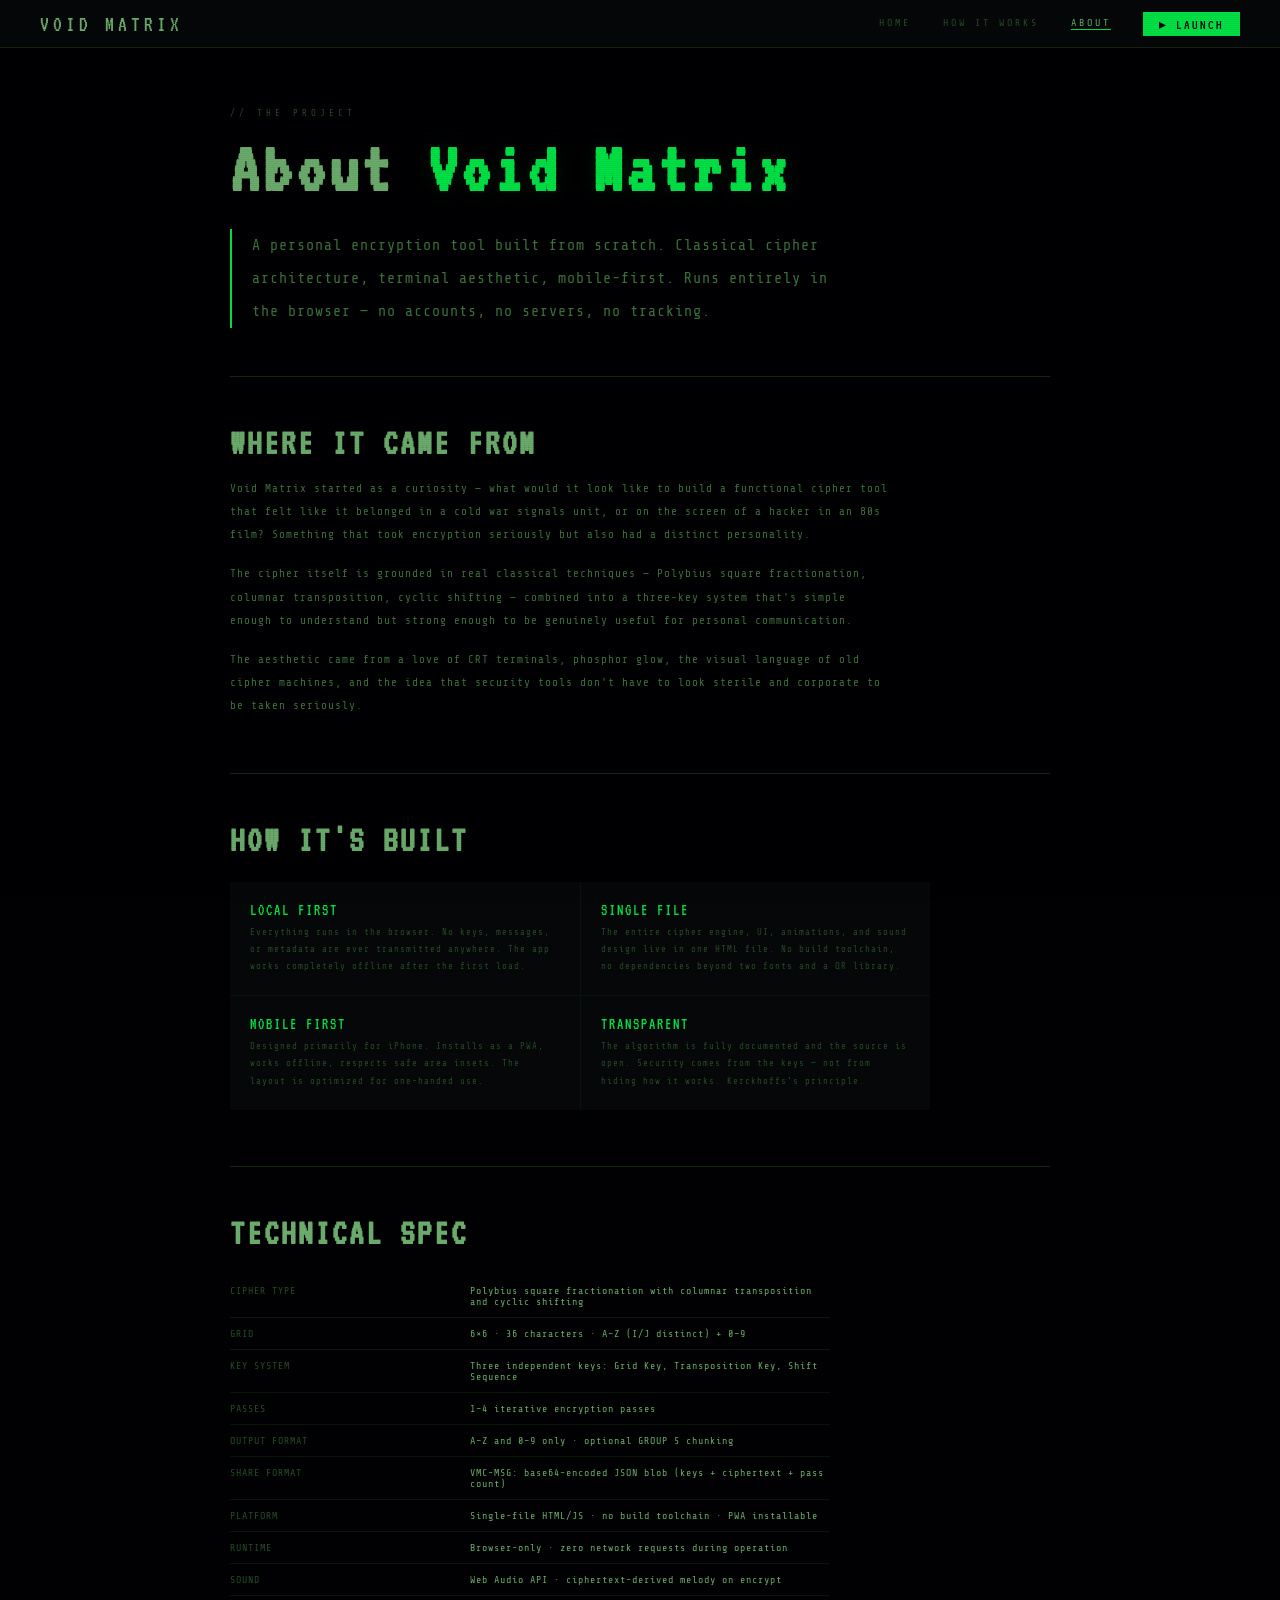
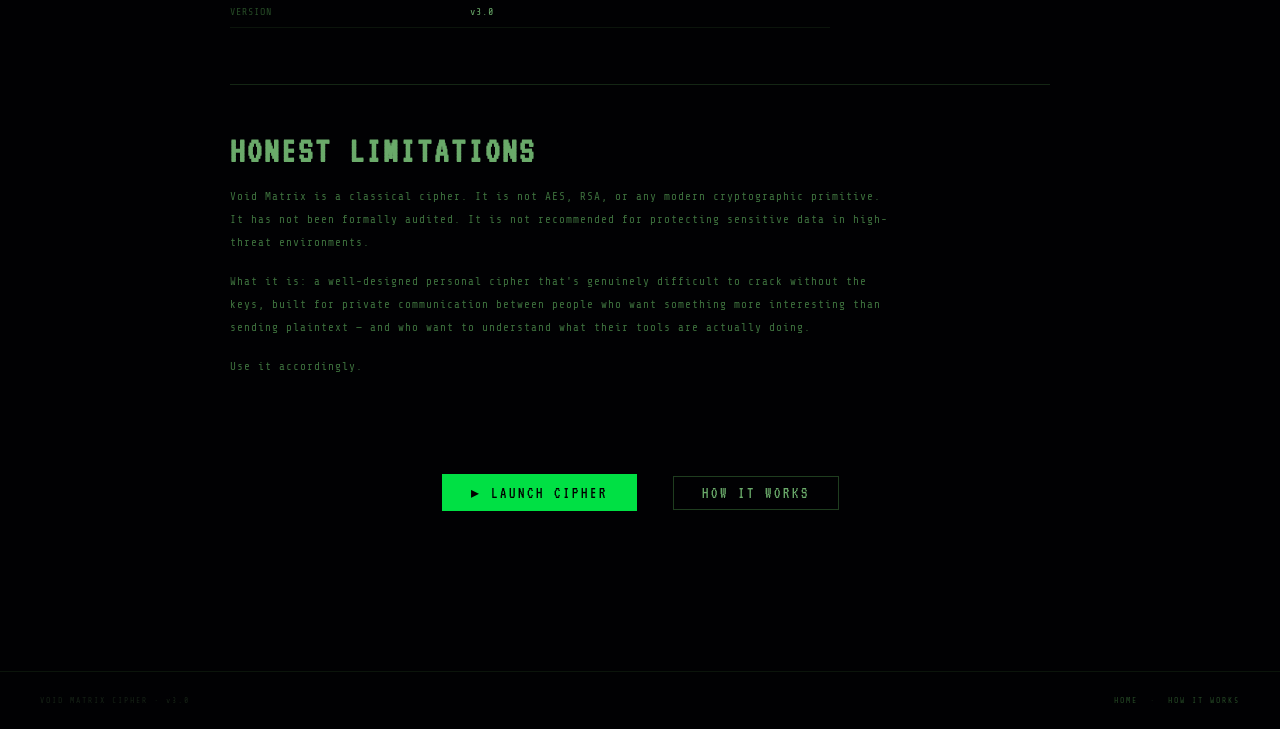
==== about.html @ 5e421a0d "Add files via upload" ====
<!DOCTYPE html>
<html lang="en">
<head>
<meta charset="UTF-8">
<meta name="viewport" content="width=device-width, initial-scale=1.0, viewport-fit=cover">
<title>About — Void Matrix</title>
<meta name="description" content="About Void Matrix — a terminal cipher tool built for personal use.">
<meta name="theme-color" content="#010103">
<link rel="stylesheet" href="style.css">
<style>
.about-lead{
  font-size:15px;color:var(--t2);letter-spacing:1px;line-height:2.2;
  max-width:620px;margin-bottom:48px;
  border-left:2px solid var(--acc);
  padding-left:20px;
}
.about-section{margin-bottom:56px;}
.about-section h2{
  font-family:'VT323',monospace;font-size:clamp(24px,3vw,36px);
  letter-spacing:3px;color:var(--t3);margin-bottom:16px;
}
.about-section p{
  font-size:11px;color:var(--t2);letter-spacing:1px;
  line-height:2.1;max-width:660px;margin-bottom:16px;
}
.about-section p:last-child{margin-bottom:0;}

.spec-table{width:100%;max-width:600px;border-collapse:collapse;margin:24px 0;}
.spec-table tr{border-bottom:1px solid var(--bd0);}
.spec-table td{
  padding:10px 0;font-size:10px;letter-spacing:1px;
  font-family:'Share Tech Mono',monospace;
  vertical-align:top;
}
.spec-table td:first-child{
  color:var(--t1);width:40%;padding-right:20px;
}
.spec-table td:last-child{color:var(--t3);}

.principles{
  display:grid;grid-template-columns:1fr 1fr;gap:1px;
  background:var(--bd0);margin:24px 0;max-width:700px;
}
@media(max-width:500px){.principles{grid-template-columns:1fr;}}
.principle{
  background:var(--panel);padding:20px;
}
.principle-title{
  font-family:'VT323',monospace;font-size:16px;letter-spacing:2px;
  color:var(--acc);margin-bottom:6px;
}
.principle-body{font-size:9px;color:var(--t1);letter-spacing:1px;line-height:1.9;}
</style>
</head>
<body>

<nav class="nav">
  <a href="index.html" class="nav-brand">VOID MATRIX</a>
  <button class="nav-menu-btn" onclick="toggleNav()">☰ MENU</button>
  <div class="nav-links" id="navLinks">
    <a href="index.html" class="nav-link">HOME</a>
    <a href="how-it-works.html" class="nav-link">HOW IT WORKS</a>
    <a href="about.html" class="nav-link active">ABOUT</a>
    <a href="cipher.html" class="nav-launch">▸ LAUNCH</a>
  </div>
</nav>

<div class="page">

  <div class="page-eyebrow">THE PROJECT</div>
  <h1 class="page-title">About <span>Void Matrix</span></h1>

  <p class="about-lead">
    A personal encryption tool built from scratch. Classical cipher
    architecture, terminal aesthetic, mobile-first. Runs entirely
    in the browser — no accounts, no servers, no tracking.
  </p>

  <hr class="divider" data-label="ORIGIN">

  <div class="about-section">
    <h2>WHERE IT CAME FROM</h2>
    <p>Void Matrix started as a curiosity — what would it look like to build a functional cipher tool that felt like it belonged in a cold war signals unit, or on the screen of a hacker in an 80s film? Something that took encryption seriously but also had a distinct personality.</p>
    <p>The cipher itself is grounded in real classical techniques — Polybius square fractionation, columnar transposition, cyclic shifting — combined into a three-key system that's simple enough to understand but strong enough to be genuinely useful for personal communication.</p>
    <p>The aesthetic came from a love of CRT terminals, phosphor glow, the visual language of old cipher machines, and the idea that security tools don't have to look sterile and corporate to be taken seriously.</p>
  </div>

  <hr class="divider" data-label="DESIGN PRINCIPLES">

  <div class="about-section">
    <h2>HOW IT'S BUILT</h2>
    <div class="principles">
      <div class="principle">
        <div class="principle-title">LOCAL FIRST</div>
        <div class="principle-body">Everything runs in the browser. No keys, messages, or metadata are ever transmitted anywhere. The app works completely offline after the first load.</div>
      </div>
      <div class="principle">
        <div class="principle-title">SINGLE FILE</div>
        <div class="principle-body">The entire cipher engine, UI, animations, and sound design live in one HTML file. No build toolchain, no dependencies beyond two fonts and a QR library.</div>
      </div>
      <div class="principle">
        <div class="principle-title">MOBILE FIRST</div>
        <div class="principle-body">Designed primarily for iPhone. Installs as a PWA, works offline, respects safe area insets. The layout is optimized for one-handed use.</div>
      </div>
      <div class="principle">
        <div class="principle-title">TRANSPARENT</div>
        <div class="principle-body">The algorithm is fully documented and the source is open. Security comes from the keys — not from hiding how it works. Kerckhoffs's principle.</div>
      </div>
    </div>
  </div>

  <hr class="divider" data-label="TECHNICAL SPEC">

  <div class="about-section">
    <h2>TECHNICAL SPEC</h2>
    <table class="spec-table">
      <tr><td>CIPHER TYPE</td><td>Polybius square fractionation with columnar transposition and cyclic shifting</td></tr>
      <tr><td>GRID</td><td>6×6 · 36 characters · A–Z (I/J distinct) + 0–9</td></tr>
      <tr><td>KEY SYSTEM</td><td>Three independent keys: Grid Key, Transposition Key, Shift Sequence</td></tr>
      <tr><td>PASSES</td><td>1–4 iterative encryption passes</td></tr>
      <tr><td>OUTPUT FORMAT</td><td>A–Z and 0–9 only · optional GROUP 5 chunking</td></tr>
      <tr><td>SHARE FORMAT</td><td>VMC-MSG: base64-encoded JSON blob (keys + ciphertext + pass count)</td></tr>
      <tr><td>PLATFORM</td><td>Single-file HTML/JS · no build toolchain · PWA installable</td></tr>
      <tr><td>RUNTIME</td><td>Browser-only · zero network requests during operation</td></tr>
      <tr><td>SOUND</td><td>Web Audio API · ciphertext-derived melody on encrypt</td></tr>
      <tr><td>VERSION</td><td>v3.0</td></tr>
    </table>
  </div>

  <hr class="divider" data-label="LIMITATIONS">

  <div class="about-section">
    <h2>HONEST LIMITATIONS</h2>
    <p>Void Matrix is a classical cipher. It is not AES, RSA, or any modern cryptographic primitive. It has not been formally audited. It is not recommended for protecting sensitive data in high-threat environments.</p>
    <p>What it is: a well-designed personal cipher that's genuinely difficult to crack without the keys, built for private communication between people who want something more interesting than sending plaintext — and who want to understand what their tools are actually doing.</p>
    <p>Use it accordingly.</p>
  </div>

  <div style="text-align:center;padding:40px 0 20px;">
    <a href="cipher.html" class="btn btn-primary">▸ LAUNCH CIPHER</a>
    &nbsp;&nbsp;
    <a href="how-it-works.html" class="btn btn-ghost">HOW IT WORKS</a>
  </div>

</div>

<footer class="footer">
  <div class="footer-l">VOID MATRIX CIPHER · v3.0</div>
  <div class="footer-r">
    <a href="index.html">HOME</a>
    &nbsp;·&nbsp;
    <a href="how-it-works.html">HOW IT WORKS</a>
  </div>
</footer>

<script>
function toggleNav(){
  document.getElementById('navLinks').classList.toggle('open');
}
</script>
</body>
</html>
---- style.css ----
@import url('https://fonts.googleapis.com/css2?family=VT323&family=Share+Tech+Mono&display=swap');

*{margin:0;padding:0;box-sizing:border-box;}

:root{
  --void:#010103;--panel:#050709;--win:#070a0d;
  --bd0:#0b140b;--bd1:#142614;--bd2:#1f3d1f;
  --t0:#162216;--t1:#264a26;--t2:#3d703d;--t3:#6aaa6a;--t4:#8acc8a;
  --acc:#00e044;--accg:rgba(0,220,68,0.11);--accg2:rgba(0,220,68,0.22);
  --dim-r:#b02200;--away:#cc8800;
}

html,body{
  background:var(--void);
  color:var(--t3);
  font-family:'Share Tech Mono',monospace;
  min-height:100vh;
  overflow-x:hidden;
}

/* Scanlines overlay on everything */
body::after{
  content:'';position:fixed;inset:0;pointer-events:none;z-index:9999;
  background:repeating-linear-gradient(0deg,rgba(0,0,0,0.045) 0,rgba(0,0,0,0.045) 1px,transparent 1px,transparent 2px);
}

/* ── NAV ─────────────────────────────────────── */
.nav{
  position:sticky;top:0;z-index:100;
  background:var(--panel);border-bottom:1px solid var(--bd1);
  padding:0 40px;height:48px;
  display:flex;align-items:center;justify-content:space-between;
  backdrop-filter:blur(8px);
}
.nav-brand{
  font-family:'VT323',monospace;font-size:22px;letter-spacing:4px;
  color:var(--t3);text-decoration:none;
  transition:color .15s;
}
.nav-brand:hover{color:var(--acc);}
.nav-links{display:flex;gap:32px;align-items:center;}
.nav-link{
  font-family:'Share Tech Mono',monospace;font-size:10px;
  letter-spacing:3px;color:var(--t1);text-decoration:none;
  text-transform:uppercase;transition:color .15s;position:relative;
  padding-bottom:2px;
}
.nav-link::after{
  content:'';position:absolute;bottom:0;left:0;right:0;
  height:1px;background:var(--acc);
  transform:scaleX(0);transition:transform .15s;
}
.nav-link:hover{color:var(--t3);}
.nav-link:hover::after{transform:scaleX(1);}
.nav-link.active{color:var(--t3);}
.nav-link.active::after{transform:scaleX(1);}
.nav-launch{
  font-family:'VT323',monospace;font-size:14px;letter-spacing:2px;
  color:#000;background:var(--acc);border:none;
  padding:4px 16px;cursor:pointer;text-decoration:none;
  transition:all .15s;
}
.nav-launch:hover{background:var(--t4);box-shadow:0 0 12px var(--accg);}

/* Mobile nav */
.nav-menu-btn{
  display:none;background:none;border:1px solid var(--bd1);
  color:var(--t2);font-family:'VT323',monospace;font-size:16px;
  padding:2px 8px;cursor:pointer;
}
@media(max-width:600px){
  .nav{padding:0 16px;}
  .nav-links{display:none;position:absolute;top:48px;left:0;right:0;
    background:var(--panel);border-bottom:1px solid var(--bd1);
    flex-direction:column;gap:0;padding:8px 0;}
  .nav-links.open{display:flex;}
  .nav-link{padding:10px 20px;width:100%;}
  .nav-launch{display:none;}
  .nav-menu-btn{display:block;}
}

/* ── PAGE WRAPPER ────────────────────────────── */
.page{max-width:900px;margin:0 auto;padding:60px 40px;}
@media(max-width:600px){.page{padding:32px 16px;}}

/* ── TYPOGRAPHY ──────────────────────────────── */
.page-eyebrow{
  font-size:9px;letter-spacing:4px;color:var(--t1);
  margin-bottom:12px;text-transform:uppercase;
}
.page-eyebrow::before{content:'// ';}
.page-title{
  font-family:'VT323',monospace;font-size:clamp(36px,6vw,72px);
  letter-spacing:4px;color:var(--t3);line-height:1.1;
  margin-bottom:20px;
}
.page-title span{color:var(--acc);text-shadow:0 0 20px var(--accg);}
.page-lead{
  font-size:13px;color:var(--t2);letter-spacing:1px;
  line-height:2;max-width:620px;margin-bottom:40px;
}

/* Section divider */
.divider{
  border:none;border-top:1px solid var(--bd1);
  margin:48px 0;position:relative;
}
.divider::before{
  content:attr(data-label);position:absolute;
  top:-8px;left:0;
  font-size:7px;letter-spacing:3px;color:var(--t1);
  background:var(--void);padding-right:10px;
}

/* Accent block */
.accent-block{
  border-left:2px solid var(--acc);
  padding:12px 16px;
  background:var(--accg);
  margin:24px 0;
}
.accent-block p{font-size:11px;color:var(--t3);letter-spacing:1px;line-height:2;}

/* ── BUTTONS ─────────────────────────────────── */
.btn{
  display:inline-block;
  font-family:'VT323',monospace;font-size:16px;letter-spacing:3px;
  padding:8px 28px;cursor:pointer;text-decoration:none;
  transition:all .15s;border:1px solid;
}
.btn-primary{
  background:var(--acc);color:#000;border-color:var(--acc);
}
.btn-primary:hover{background:var(--t4);box-shadow:0 0 20px var(--accg);}
.btn-ghost{
  background:transparent;color:var(--t3);border-color:var(--bd2);
}
.btn-ghost:hover{border-color:var(--acc);color:var(--acc);box-shadow:0 0 12px var(--accg);}

/* ── CARDS ───────────────────────────────────── */
.card{
  background:var(--panel);border:1px solid var(--bd1);
  padding:24px;transition:border-color .2s;
}
.card:hover{border-color:var(--bd2);}
.card-label{font-size:7px;letter-spacing:3px;color:var(--t1);margin-bottom:8px;}
.card-title{
  font-family:'VT323',monospace;font-size:22px;letter-spacing:2px;
  color:var(--t3);margin-bottom:8px;
}
.card-body{font-size:10px;color:var(--t1);letter-spacing:1px;line-height:1.9;}

/* ── FOOTER ──────────────────────────────────── */
.footer{
  border-top:1px solid var(--bd0);
  padding:24px 40px;
  display:flex;align-items:center;justify-content:space-between;
  margin-top:80px;
}
.footer-l{font-size:8px;letter-spacing:2px;color:var(--t0);}
.footer-r{font-size:8px;letter-spacing:2px;color:var(--t0);}
.footer-r a{color:var(--t1);text-decoration:none;}
.footer-r a:hover{color:var(--t3);}
@media(max-width:600px){
  .footer{padding:24px 16px;flex-direction:column;gap:8px;text-align:center;}
}

/* ── FLICKER ─────────────────────────────────── */
@keyframes flicker{0%,94%,100%{opacity:1}95%{opacity:.97}96.5%{opacity:.99}97.8%{opacity:.95}98.5%{opacity:.98}}
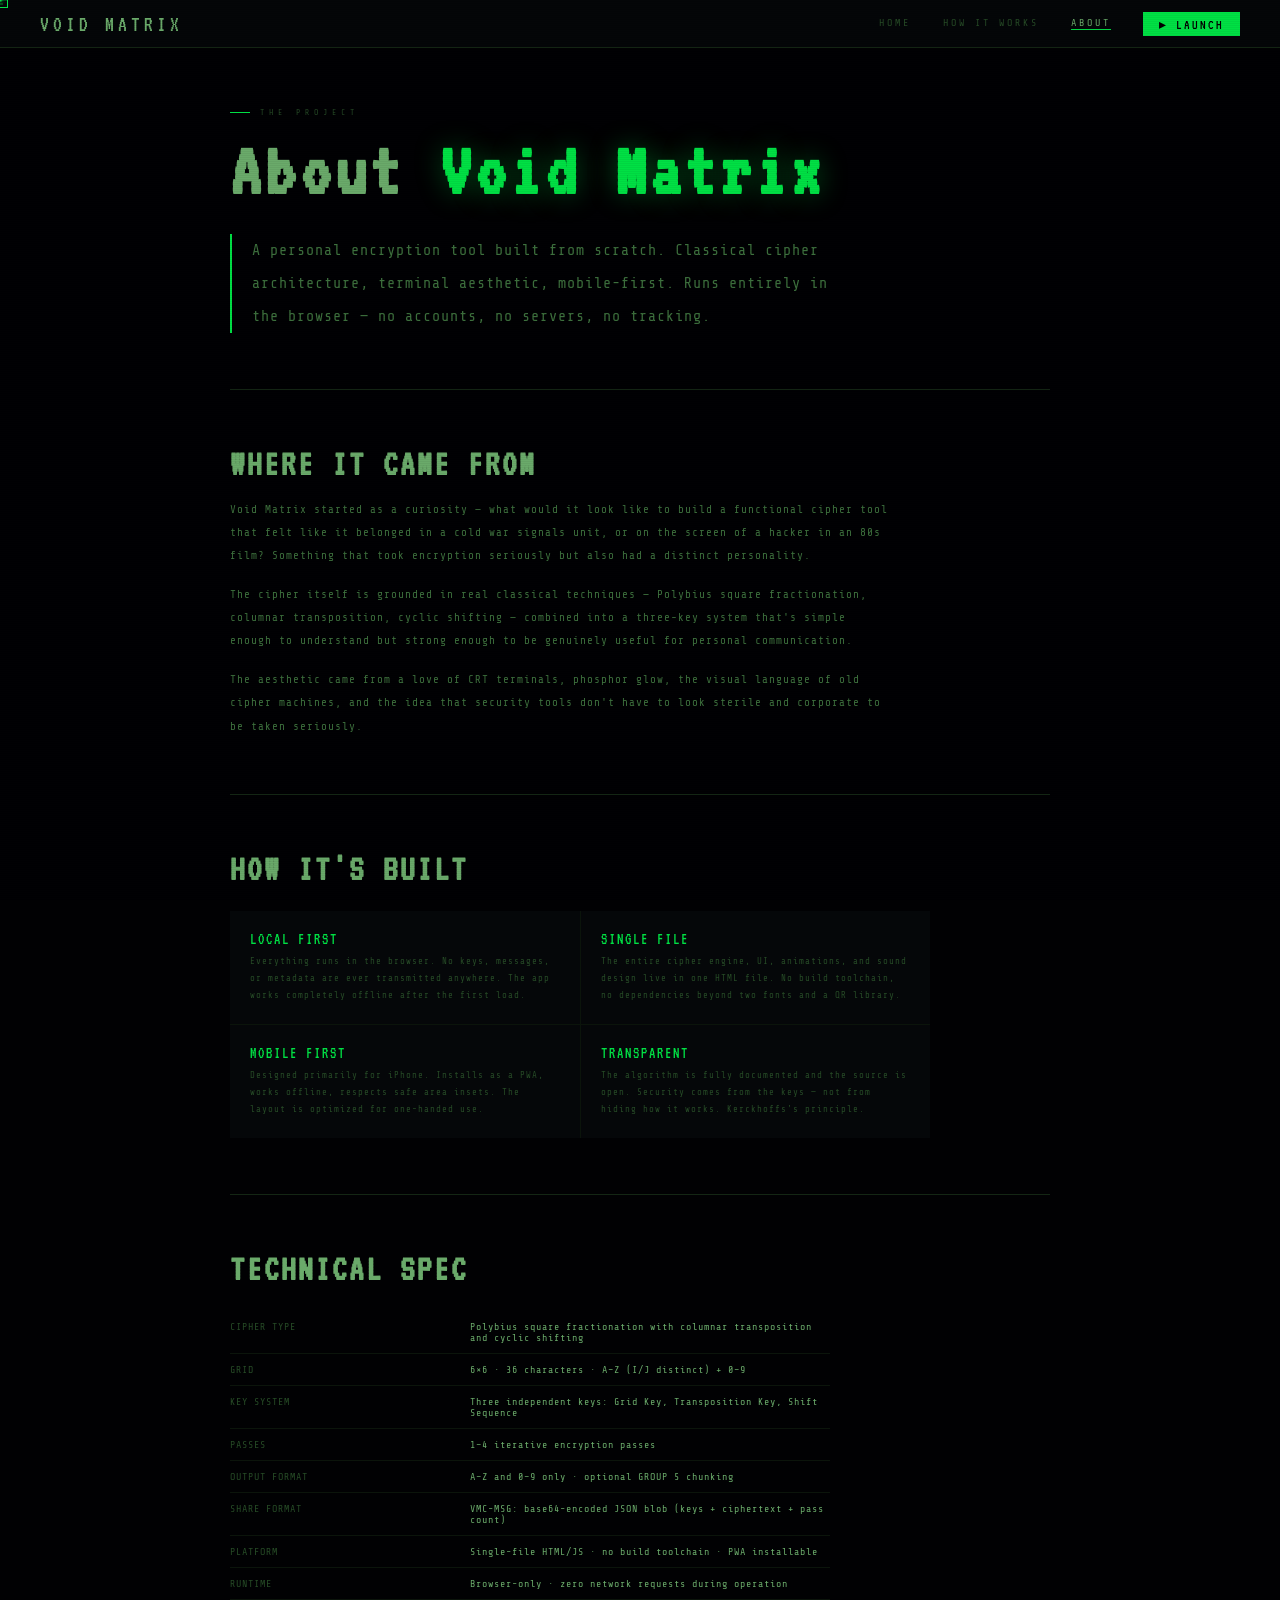
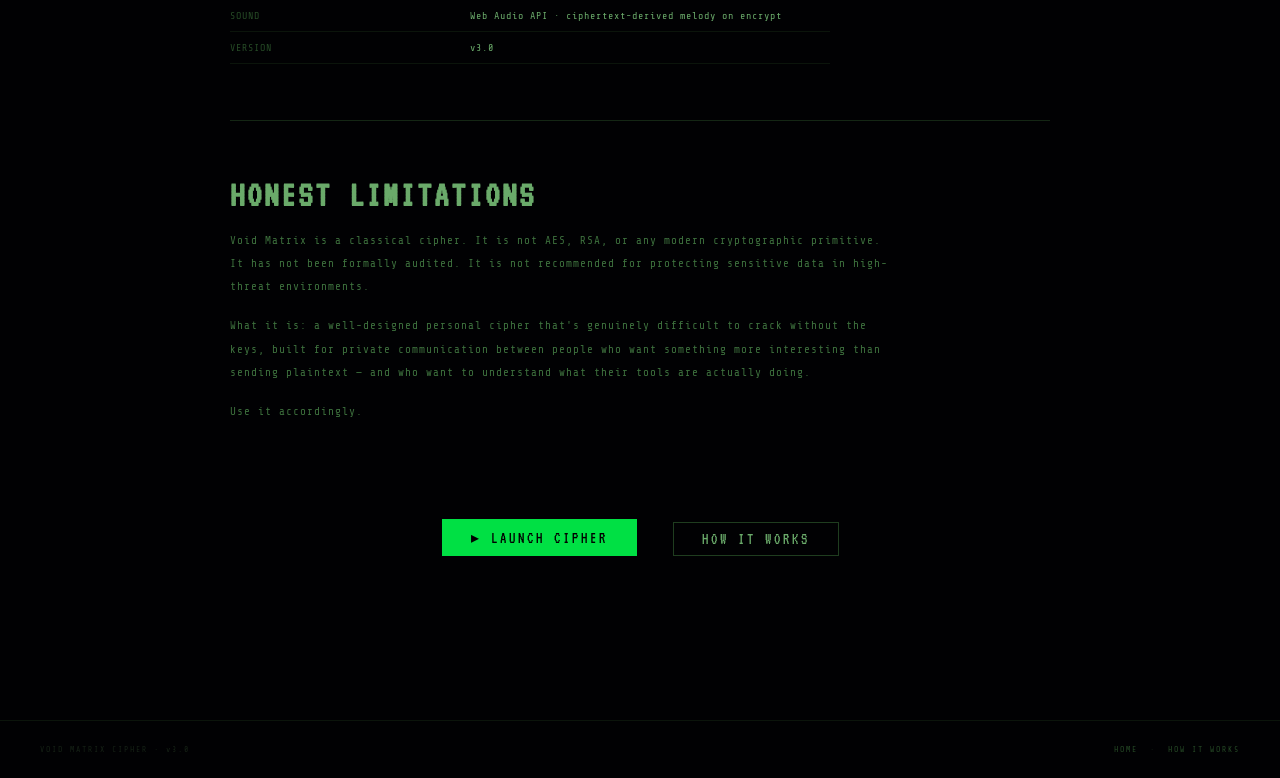
==== commit 18c5542c: "Add files via upload" ====
--- a/about.html
+++ b/about.html
@@ -53,6 +53,7 @@
 </style>
 </head>
 <body>
+<div class="cursor" id="cursor"></div>
 
 <nav class="nav">
   <a href="index.html" class="nav-brand">VOID MATRIX</a>
@@ -158,5 +159,16 @@
   document.getElementById('navLinks').classList.toggle('open');
 }
 </script>
+<script>
+const cur=document.getElementById("cursor");
+if(cur&&window.matchMedia("(pointer:fine)").matches){
+  document.addEventListener("mousemove",e=>{cur.style.left=e.clientX+"px";cur.style.top=e.clientY+"px";});
+  document.addEventListener("mousedown",()=>cur.classList.add("click"));
+  document.addEventListener("mouseup",()=>cur.classList.remove("click"));
+  document.querySelectorAll("a,button,input").forEach(el=>{el.addEventListener("mouseenter",()=>cur.classList.add("hover"));el.addEventListener("mouseleave",()=>cur.classList.remove("hover"));});
+}else if(cur){cur.style.display="none";}
+const obs=new IntersectionObserver(e=>{e.forEach(x=>{if(x.isIntersecting)x.target.classList.add("visible");});},{threshold:0.1});
+document.querySelectorAll(".reveal").forEach(el=>obs.observe(el));
+</script>
 </body>
 </html>
--- a/style.css
+++ b/style.css
@@ -1,6 +1,36 @@
 @import url('https://fonts.googleapis.com/css2?family=VT323&family=Share+Tech+Mono&display=swap');
 
 *{margin:0;padding:0;box-sizing:border-box;}
+
+/* Custom cursor — desktop only */
+*{cursor:none !important;}
+.cursor{
+  position:fixed;pointer-events:none;z-index:99999;
+  width:16px;height:16px;
+  border:1px solid var(--acc);
+  transform:translate(-50%,-50%);
+  transition:width .1s,height .1s,border-color .12s,background .12s;
+  mix-blend-mode:screen;
+}
+.cursor::before{
+  content:'';position:absolute;top:50%;left:50%;
+  width:3px;height:3px;background:var(--acc);
+  transform:translate(-50%,-50%);
+  box-shadow:0 0 4px var(--acc);
+}
+.cursor::after{
+  content:'';position:absolute;top:50%;left:50%;
+  width:6px;height:1px;background:var(--acc);
+  transform:translate(-50%,-50%);
+  box-shadow:4px 0 0 var(--acc),-4px 0 0 var(--acc),0 4px 0 var(--acc),0 -4px 0 var(--acc);
+  opacity:0.5;
+}
+.cursor.hover{width:26px;height:26px;border-color:var(--t3);background:var(--accg);}
+.cursor.click{width:10px;height:10px;background:var(--accg2);}
+@media(max-width:600px){
+  *{cursor:auto !important;}
+  .cursor{display:none;}
+}
 
 :root{
   --void:#010103;--panel:#050709;--win:#070a0d;
@@ -11,39 +41,34 @@
 }
 
 html,body{
-  background:var(--void);
-  color:var(--t3);
+  background:var(--void);color:var(--t3);
   font-family:'Share Tech Mono',monospace;
-  min-height:100vh;
-  overflow-x:hidden;
-}
-
-/* Scanlines overlay on everything */
+  min-height:100vh;overflow-x:hidden;
+}
 body::after{
-  content:'';position:fixed;inset:0;pointer-events:none;z-index:9999;
+  content:'';position:fixed;inset:0;pointer-events:none;z-index:9998;
   background:repeating-linear-gradient(0deg,rgba(0,0,0,0.045) 0,rgba(0,0,0,0.045) 1px,transparent 1px,transparent 2px);
 }
 
 /* ── NAV ─────────────────────────────────────── */
 .nav{
   position:sticky;top:0;z-index:100;
-  background:var(--panel);border-bottom:1px solid var(--bd1);
+  background:rgba(5,7,9,0.96);border-bottom:1px solid var(--bd1);
   padding:0 40px;height:48px;
   display:flex;align-items:center;justify-content:space-between;
-  backdrop-filter:blur(8px);
+  backdrop-filter:blur(12px);
 }
 .nav-brand{
   font-family:'VT323',monospace;font-size:22px;letter-spacing:4px;
-  color:var(--t3);text-decoration:none;
-  transition:color .15s;
+  color:var(--t3);text-decoration:none;transition:color .15s;
 }
 .nav-brand:hover{color:var(--acc);}
 .nav-links{display:flex;gap:32px;align-items:center;}
 .nav-link{
   font-family:'Share Tech Mono',monospace;font-size:10px;
   letter-spacing:3px;color:var(--t1);text-decoration:none;
-  text-transform:uppercase;transition:color .15s;position:relative;
-  padding-bottom:2px;
+  text-transform:uppercase;transition:color .15s;
+  position:relative;padding-bottom:2px;
 }
 .nav-link::after{
   content:'';position:absolute;bottom:0;left:0;right:0;
@@ -51,28 +76,25 @@
   transform:scaleX(0);transition:transform .15s;
 }
 .nav-link:hover{color:var(--t3);}
-.nav-link:hover::after{transform:scaleX(1);}
+.nav-link:hover::after,.nav-link.active::after{transform:scaleX(1);}
 .nav-link.active{color:var(--t3);}
-.nav-link.active::after{transform:scaleX(1);}
 .nav-launch{
   font-family:'VT323',monospace;font-size:14px;letter-spacing:2px;
   color:#000;background:var(--acc);border:none;
-  padding:4px 16px;cursor:pointer;text-decoration:none;
-  transition:all .15s;
-}
-.nav-launch:hover{background:var(--t4);box-shadow:0 0 12px var(--accg);}
-
-/* Mobile nav */
+  padding:4px 16px;text-decoration:none;transition:all .15s;
+}
+.nav-launch:hover{background:var(--t4);box-shadow:0 0 16px var(--accg);}
 .nav-menu-btn{
   display:none;background:none;border:1px solid var(--bd1);
-  color:var(--t2);font-family:'VT323',monospace;font-size:16px;
-  padding:2px 8px;cursor:pointer;
+  color:var(--t2);font-family:'VT323',monospace;font-size:16px;padding:2px 8px;
 }
 @media(max-width:600px){
   .nav{padding:0 16px;}
-  .nav-links{display:none;position:absolute;top:48px;left:0;right:0;
+  .nav-links{
+    display:none;position:absolute;top:48px;left:0;right:0;
     background:var(--panel);border-bottom:1px solid var(--bd1);
-    flex-direction:column;gap:0;padding:8px 0;}
+    flex-direction:column;gap:0;padding:8px 0;
+  }
   .nav-links.open{display:flex;}
   .nav-link{padding:10px 20px;width:100%;}
   .nav-launch{display:none;}
@@ -85,85 +107,106 @@
 
 /* ── TYPOGRAPHY ──────────────────────────────── */
 .page-eyebrow{
-  font-size:9px;letter-spacing:4px;color:var(--t1);
-  margin-bottom:12px;text-transform:uppercase;
-}
-.page-eyebrow::before{content:'// ';}
+  font-size:8px;letter-spacing:5px;color:var(--t1);
+  margin-bottom:16px;text-transform:uppercase;
+  display:flex;align-items:center;gap:10px;
+}
+.page-eyebrow::before{content:'';display:inline-block;width:20px;height:1px;background:var(--acc);}
+
 .page-title{
-  font-family:'VT323',monospace;font-size:clamp(36px,6vw,72px);
-  letter-spacing:4px;color:var(--t3);line-height:1.1;
-  margin-bottom:20px;
-}
-.page-title span{color:var(--acc);text-shadow:0 0 20px var(--accg);}
+  font-family:'VT323',monospace;font-size:clamp(44px,6vw,84px);
+  letter-spacing:4px;color:var(--t3);line-height:1.0;margin-bottom:24px;
+}
+.page-title span{color:var(--acc);text-shadow:0 0 28px rgba(0,224,68,0.35);}
+
 .page-lead{
-  font-size:13px;color:var(--t2);letter-spacing:1px;
-  line-height:2;max-width:620px;margin-bottom:40px;
-}
+  font-size:12px;color:var(--t2);letter-spacing:1px;
+  line-height:2.2;max-width:580px;margin-bottom:48px;
+  border-left:1px solid var(--bd2);padding-left:16px;
+}
+
+.pull-quote{
+  font-family:'VT323',monospace;font-size:clamp(22px,2.5vw,30px);
+  letter-spacing:3px;color:var(--t2);line-height:1.5;
+  border-left:2px solid var(--acc);padding-left:20px;
+  margin:40px 0;max-width:620px;
+}
+.pull-quote span{color:var(--acc);}
+
+.hi{color:var(--acc);text-shadow:0 0 8px var(--accg);}
+.hi-dim{color:var(--t3);}
+
+/* Body text */
+.body-text{font-size:11px;color:var(--t2);letter-spacing:1px;line-height:2.2;max-width:660px;}
+.body-text p{margin-bottom:18px;}
+.body-text p:last-child{margin-bottom:0;}
 
 /* Section divider */
 .divider{
   border:none;border-top:1px solid var(--bd1);
-  margin:48px 0;position:relative;
+  margin:56px 0;position:relative;
 }
 .divider::before{
-  content:attr(data-label);position:absolute;
-  top:-8px;left:0;
+  content:attr(data-label);position:absolute;top:-8px;left:0;
   font-size:7px;letter-spacing:3px;color:var(--t1);
   background:var(--void);padding-right:10px;
 }
 
 /* Accent block */
 .accent-block{
-  border-left:2px solid var(--acc);
-  padding:12px 16px;
-  background:var(--accg);
-  margin:24px 0;
-}
-.accent-block p{font-size:11px;color:var(--t3);letter-spacing:1px;line-height:2;}
+  border-left:2px solid var(--acc);padding:14px 18px;
+  background:var(--accg);margin:28px 0;
+}
+.accent-block p{font-size:11px;color:var(--t3);letter-spacing:1px;line-height:2.1;}
 
 /* ── BUTTONS ─────────────────────────────────── */
 .btn{
-  display:inline-block;
-  font-family:'VT323',monospace;font-size:16px;letter-spacing:3px;
-  padding:8px 28px;cursor:pointer;text-decoration:none;
+  display:inline-block;font-family:'VT323',monospace;
+  font-size:16px;letter-spacing:3px;
+  padding:8px 28px;text-decoration:none;
   transition:all .15s;border:1px solid;
-}
-.btn-primary{
-  background:var(--acc);color:#000;border-color:var(--acc);
-}
-.btn-primary:hover{background:var(--t4);box-shadow:0 0 20px var(--accg);}
-.btn-ghost{
-  background:transparent;color:var(--t3);border-color:var(--bd2);
-}
-.btn-ghost:hover{border-color:var(--acc);color:var(--acc);box-shadow:0 0 12px var(--accg);}
+  position:relative;overflow:hidden;
+}
+.btn::before{
+  content:'';position:absolute;inset:0;
+  background:rgba(255,255,255,0.04);
+  transform:translateX(-100%);transition:transform .2s;
+}
+.btn:hover::before{transform:translateX(0);}
+.btn-primary{background:var(--acc);color:#000;border-color:var(--acc);}
+.btn-primary:hover{background:var(--t4);box-shadow:0 0 28px var(--accg),0 0 56px var(--accg);}
+.btn-ghost{background:transparent;color:var(--t3);border-color:var(--bd2);}
+.btn-ghost:hover{border-color:var(--acc);color:var(--acc);box-shadow:0 0 16px var(--accg);}
 
 /* ── CARDS ───────────────────────────────────── */
 .card{
   background:var(--panel);border:1px solid var(--bd1);
-  padding:24px;transition:border-color .2s;
-}
-.card:hover{border-color:var(--bd2);}
+  padding:24px;transition:border-color .2s,box-shadow .2s;
+}
+.card:hover{border-color:var(--bd2);box-shadow:0 0 20px var(--accg);}
 .card-label{font-size:7px;letter-spacing:3px;color:var(--t1);margin-bottom:8px;}
-.card-title{
-  font-family:'VT323',monospace;font-size:22px;letter-spacing:2px;
-  color:var(--t3);margin-bottom:8px;
-}
-.card-body{font-size:10px;color:var(--t1);letter-spacing:1px;line-height:1.9;}
+.card-title{font-family:'VT323',monospace;font-size:22px;letter-spacing:2px;color:var(--t3);margin-bottom:8px;}
+.card-body{font-size:10px;color:var(--t1);letter-spacing:1px;line-height:2;}
 
 /* ── FOOTER ──────────────────────────────────── */
 .footer{
-  border-top:1px solid var(--bd0);
-  padding:24px 40px;
-  display:flex;align-items:center;justify-content:space-between;
-  margin-top:80px;
+  border-top:1px solid var(--bd0);padding:24px 40px;
+  display:flex;align-items:center;justify-content:space-between;margin-top:80px;
 }
 .footer-l{font-size:8px;letter-spacing:2px;color:var(--t0);}
 .footer-r{font-size:8px;letter-spacing:2px;color:var(--t0);}
-.footer-r a{color:var(--t1);text-decoration:none;}
+.footer-r a{color:var(--t1);text-decoration:none;transition:color .12s;}
 .footer-r a:hover{color:var(--t3);}
-@media(max-width:600px){
-  .footer{padding:24px 16px;flex-direction:column;gap:8px;text-align:center;}
-}
+@media(max-width:600px){.footer{padding:24px 16px;flex-direction:column;gap:8px;text-align:center;}}
+
+/* ── SCROLL REVEAL ───────────────────────────── */
+.reveal{opacity:0;transform:translateY(20px);transition:opacity .7s ease,transform .7s ease;}
+.reveal.visible{opacity:1;transform:translateY(0);}
+.reveal-delay-1{transition-delay:.1s;}
+.reveal-delay-2{transition-delay:.2s;}
+.reveal-delay-3{transition-delay:.3s;}
+.reveal-delay-4{transition-delay:.4s;}
+.reveal-delay-5{transition-delay:.5s;}
 
 /* ── FLICKER ─────────────────────────────────── */
 @keyframes flicker{0%,94%,100%{opacity:1}95%{opacity:.97}96.5%{opacity:.99}97.8%{opacity:.95}98.5%{opacity:.98}}
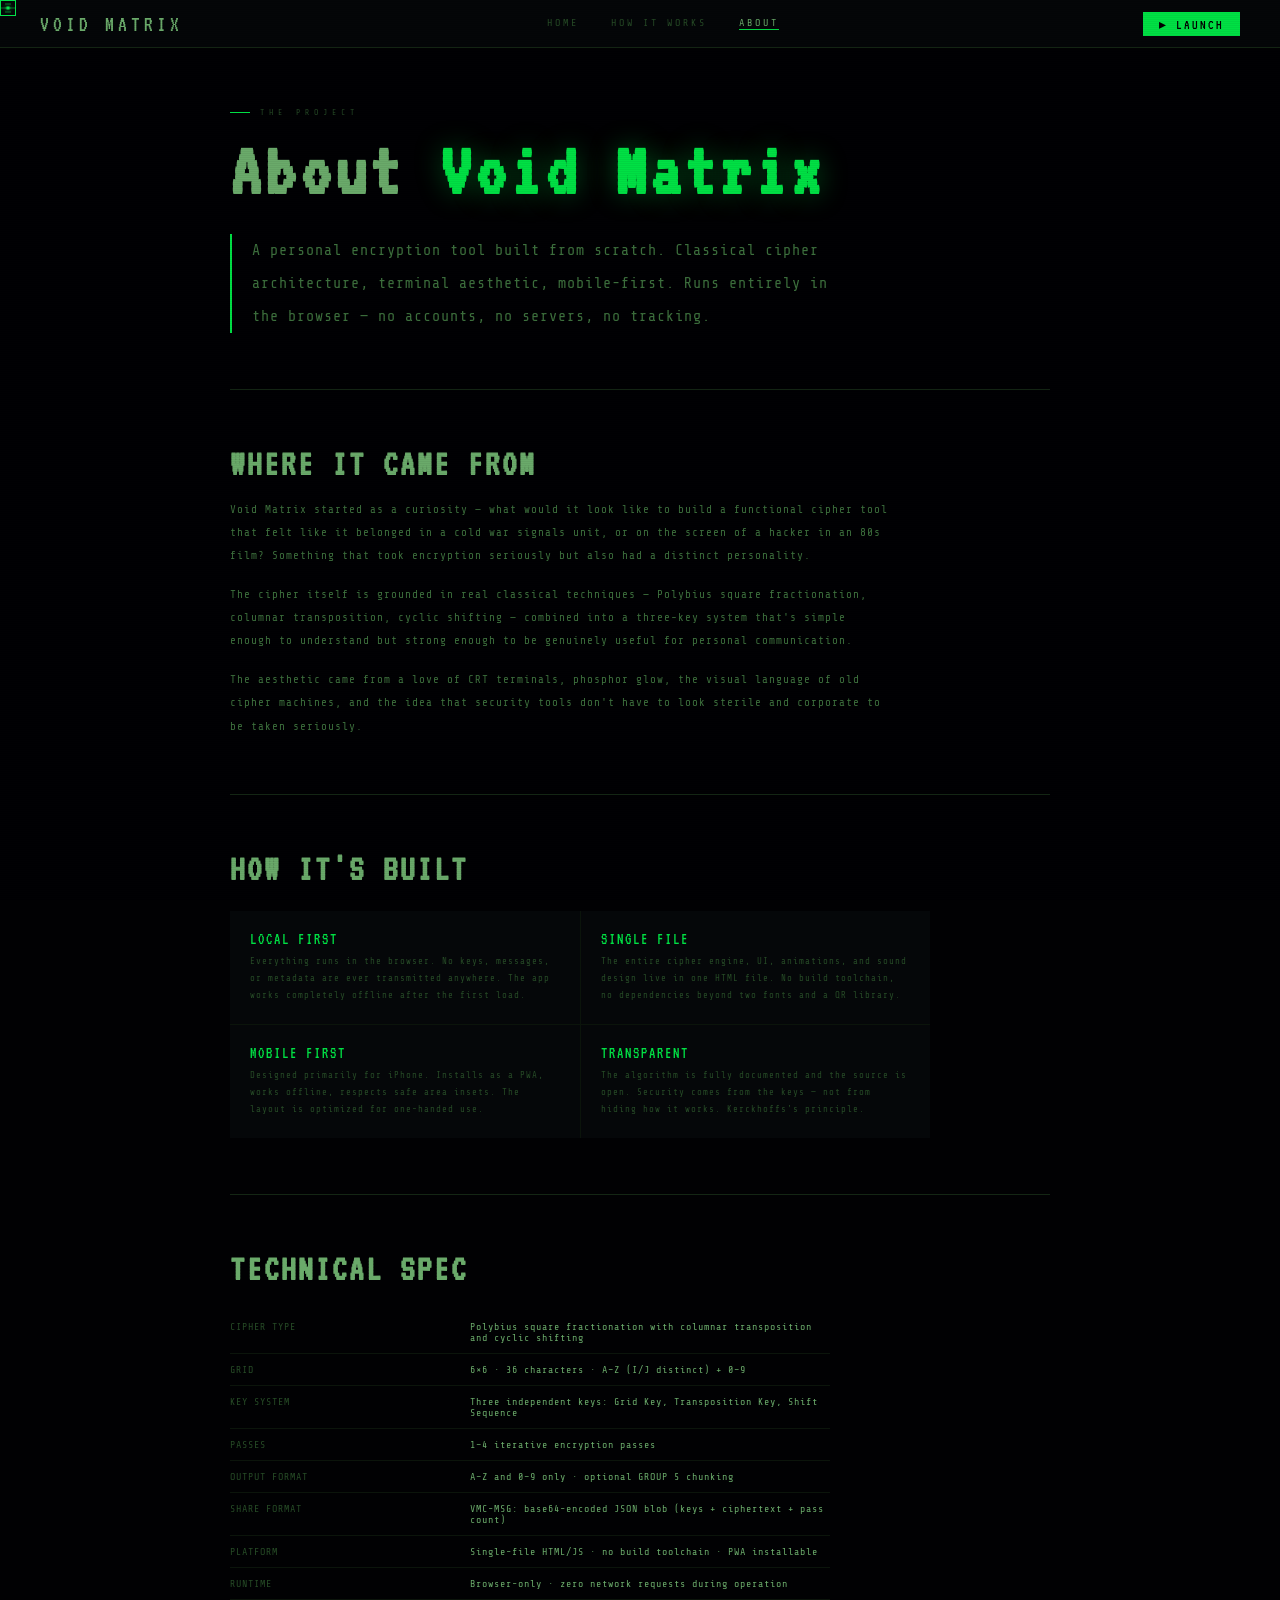
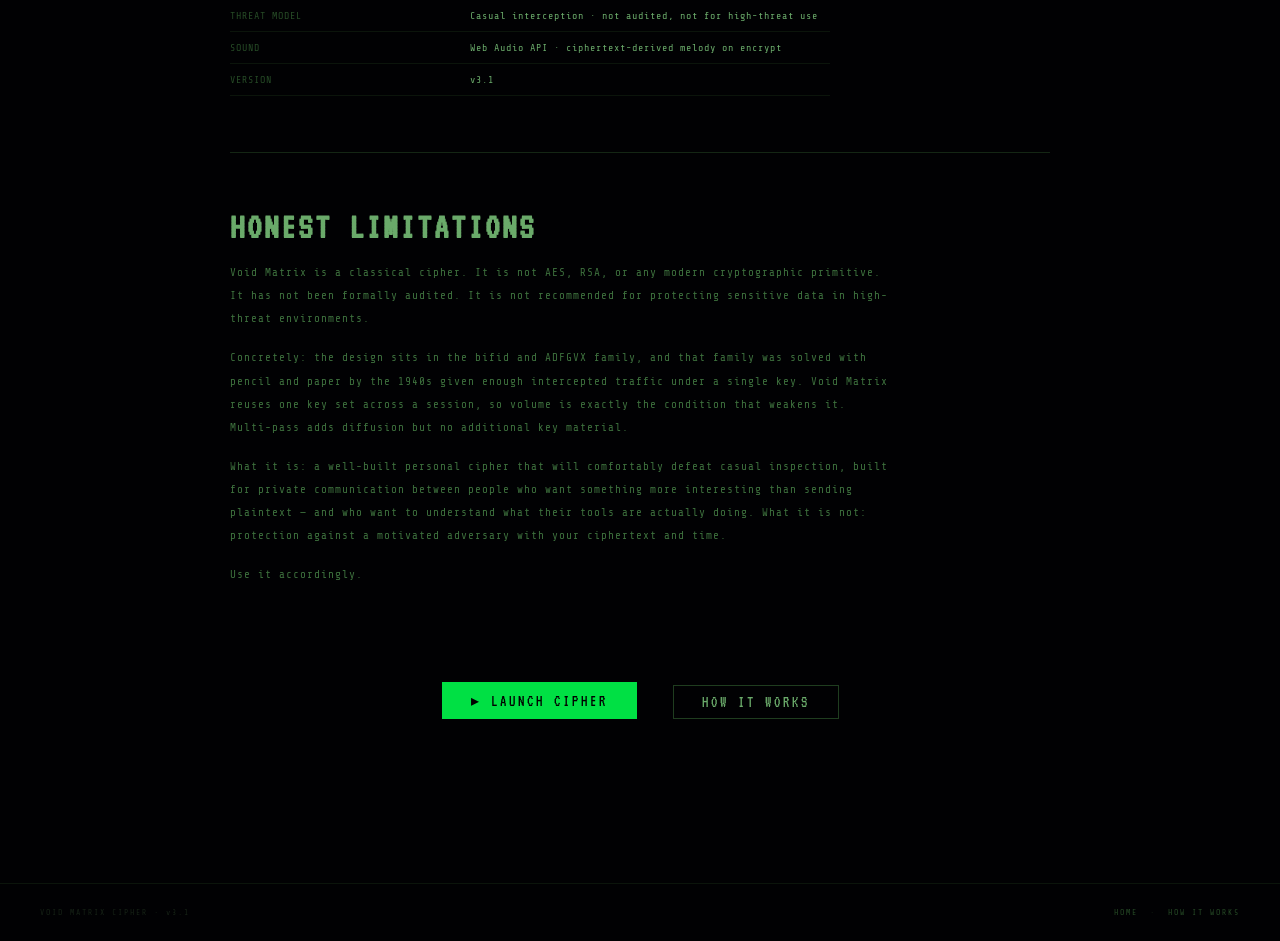
==== commit 241fc439: "Add files via upload" ====
--- a/about.html
+++ b/about.html
@@ -6,6 +6,21 @@
 <title>About — Void Matrix</title>
 <meta name="description" content="About Void Matrix — a terminal cipher tool built for personal use.">
 <meta name="theme-color" content="#010103">
+<meta property="og:site_name" content="Void Matrix">
+<meta property="og:title" content="About — Void Matrix">
+<meta property="og:description" content="A personal encryption tool. Classical cipher architecture, terminal aesthetic, no servers.">
+<meta property="og:type" content="website">
+<meta property="og:image" content="icon-512.png">
+<meta name="twitter:card" content="summary">
+<meta name="twitter:title" content="About — Void Matrix">
+<meta name="twitter:description" content="A personal encryption tool. Classical cipher architecture, terminal aesthetic, no servers.">
+<meta name="twitter:image" content="icon-512.png">
+<link rel="manifest" href="manifest.json">
+<link rel="icon" href="icon-192.png" type="image/png">
+<link rel="apple-touch-icon" href="icon-512.png">
+<link rel="preconnect" href="https://fonts.googleapis.com">
+<link rel="preconnect" href="https://fonts.gstatic.com" crossorigin>
+<link href="https://fonts.googleapis.com/css2?family=VT323&family=Share+Tech+Mono&display=swap" rel="stylesheet">
 <link rel="stylesheet" href="style.css">
 <style>
 .about-lead{
@@ -53,20 +68,21 @@
 </style>
 </head>
 <body>
+<a class="skip-link" href="#main">SKIP TO CONTENT</a>
 <div class="cursor" id="cursor"></div>
 
 <nav class="nav">
   <a href="index.html" class="nav-brand">VOID MATRIX</a>
-  <button class="nav-menu-btn" onclick="toggleNav()">☰ MENU</button>
+  <button class="nav-menu-btn" type="button" aria-label="Toggle navigation">☰ MENU</button>
   <div class="nav-links" id="navLinks">
     <a href="index.html" class="nav-link">HOME</a>
     <a href="how-it-works.html" class="nav-link">HOW IT WORKS</a>
     <a href="about.html" class="nav-link active">ABOUT</a>
-    <a href="cipher.html" class="nav-launch">▸ LAUNCH</a>
   </div>
+  <a href="cipher.html" class="nav-launch">▸ LAUNCH</a>
 </nav>
 
-<div class="page">
+<div class="page" id="main" tabindex="-1">
 
   <div class="page-eyebrow">THE PROJECT</div>
   <h1 class="page-title">About <span>Void Matrix</span></h1>
@@ -123,8 +139,9 @@
       <tr><td>SHARE FORMAT</td><td>VMC-MSG: base64-encoded JSON blob (keys + ciphertext + pass count)</td></tr>
       <tr><td>PLATFORM</td><td>Single-file HTML/JS · no build toolchain · PWA installable</td></tr>
       <tr><td>RUNTIME</td><td>Browser-only · zero network requests during operation</td></tr>
+      <tr><td>THREAT MODEL</td><td>Casual interception · not audited, not for high-threat use</td></tr>
       <tr><td>SOUND</td><td>Web Audio API · ciphertext-derived melody on encrypt</td></tr>
-      <tr><td>VERSION</td><td>v3.0</td></tr>
+      <tr><td>VERSION</td><td data-vmc-version>v3.1</td></tr>
     </table>
   </div>
 
@@ -133,7 +150,8 @@
   <div class="about-section">
     <h2>HONEST LIMITATIONS</h2>
     <p>Void Matrix is a classical cipher. It is not AES, RSA, or any modern cryptographic primitive. It has not been formally audited. It is not recommended for protecting sensitive data in high-threat environments.</p>
-    <p>What it is: a well-designed personal cipher that's genuinely difficult to crack without the keys, built for private communication between people who want something more interesting than sending plaintext — and who want to understand what their tools are actually doing.</p>
+    <p>Concretely: the design sits in the bifid and ADFGVX family, and that family was solved with pencil and paper by the 1940s given enough intercepted traffic under a single key. Void Matrix reuses one key set across a session, so volume is exactly the condition that weakens it. Multi-pass adds diffusion but no additional key material.</p>
+<p>What it is: a well-built personal cipher that will comfortably defeat casual inspection, built for private communication between people who want something more interesting than sending plaintext — and who want to understand what their tools are actually doing. What it is not: protection against a motivated adversary with your ciphertext and time.</p>
     <p>Use it accordingly.</p>
   </div>
 
@@ -146,7 +164,7 @@
 </div>
 
 <footer class="footer">
-  <div class="footer-l">VOID MATRIX CIPHER · v3.0</div>
+  <div class="footer-l">VOID MATRIX CIPHER · <span data-vmc-version>v3.1</span></div>
   <div class="footer-r">
     <a href="index.html">HOME</a>
     &nbsp;·&nbsp;
@@ -154,21 +172,6 @@
   </div>
 </footer>
 
-<script>
-function toggleNav(){
-  document.getElementById('navLinks').classList.toggle('open');
-}
-</script>
-<script>
-const cur=document.getElementById("cursor");
-if(cur&&window.matchMedia("(pointer:fine)").matches){
-  document.addEventListener("mousemove",e=>{cur.style.left=e.clientX+"px";cur.style.top=e.clientY+"px";});
-  document.addEventListener("mousedown",()=>cur.classList.add("click"));
-  document.addEventListener("mouseup",()=>cur.classList.remove("click"));
-  document.querySelectorAll("a,button,input").forEach(el=>{el.addEventListener("mouseenter",()=>cur.classList.add("hover"));el.addEventListener("mouseleave",()=>cur.classList.remove("hover"));});
-}else if(cur){cur.style.display="none";}
-const obs=new IntersectionObserver(e=>{e.forEach(x=>{if(x.isIntersecting)x.target.classList.add("visible");});},{threshold:0.1});
-document.querySelectorAll(".reveal").forEach(el=>obs.observe(el));
-</script>
+<script src="site.js" defer></script>
 </body>
 </html>
--- a/style.css
+++ b/style.css
@@ -1,16 +1,20 @@
-@import url('https://fonts.googleapis.com/css2?family=VT323&family=Share+Tech+Mono&display=swap');
-
 *{margin:0;padding:0;box-sizing:border-box;}
 
-/* Custom cursor — desktop only */
-*{cursor:none !important;}
-.cursor{
-  position:fixed;pointer-events:none;z-index:99999;
-  width:16px;height:16px;
-  border:1px solid var(--acc);
-  transform:translate(-50%,-50%);
-  transition:width .1s,height .1s,border-color .12s,background .12s;
-  mix-blend-mode:screen;
+/* Custom cursor — fine pointers only.
+   Gated on pointer type rather than viewport width so tablets and
+   touch laptops between 601px and 1024px keep a usable cursor. */
+.cursor{display:none;}
+@media (pointer:fine){
+  *{cursor:none !important;}
+  .cursor{
+    display:block;
+    position:fixed;top:0;left:0;pointer-events:none;z-index:99999;
+    width:16px;height:16px;
+    border:1px solid var(--acc);
+    will-change:transform;
+    transition:width .1s,height .1s,border-color .12s,background .12s,opacity .15s;
+    mix-blend-mode:screen;
+  }
 }
 .cursor::before{
   content:'';position:absolute;top:50%;left:50%;
@@ -27,10 +31,6 @@
 }
 .cursor.hover{width:26px;height:26px;border-color:var(--t3);background:var(--accg);}
 .cursor.click{width:10px;height:10px;background:var(--accg2);}
-@media(max-width:600px){
-  *{cursor:auto !important;}
-  .cursor{display:none;}
-}
 
 :root{
   --void:#010103;--panel:#050709;--win:#070a0d;
@@ -43,8 +43,23 @@
 html,body{
   background:var(--void);color:var(--t3);
   font-family:'Share Tech Mono',monospace;
-  min-height:100vh;overflow-x:hidden;
-}
+  min-height:100vh;min-height:100dvh;overflow-x:hidden;
+  -webkit-text-size-adjust:100%;
+}
+
+/* Keyboard focus — visible without polluting mouse interaction */
+:focus-visible{
+  outline:1px solid var(--acc);
+  outline-offset:2px;
+}
+
+/* Skip link for keyboard and screen-reader users */
+.skip-link{
+  position:absolute;left:-9999px;top:0;z-index:200;
+  background:var(--acc);color:#000;padding:8px 16px;
+  font-family:'VT323',monospace;font-size:14px;letter-spacing:2px;
+}
+.skip-link:focus{left:0;}
 body::after{
   content:'';position:fixed;inset:0;pointer-events:none;z-index:9998;
   background:repeating-linear-gradient(0deg,rgba(0,0,0,0.045) 0,rgba(0,0,0,0.045) 1px,transparent 1px,transparent 2px);
@@ -54,7 +69,9 @@
 .nav{
   position:sticky;top:0;z-index:100;
   background:rgba(5,7,9,0.96);border-bottom:1px solid var(--bd1);
-  padding:0 40px;height:48px;
+  padding:0 calc(40px + env(safe-area-inset-right)) 0 calc(40px + env(safe-area-inset-left));
+  height:calc(48px + env(safe-area-inset-top));
+  padding-top:env(safe-area-inset-top);
   display:flex;align-items:center;justify-content:space-between;
   backdrop-filter:blur(12px);
 }
@@ -89,21 +106,43 @@
   color:var(--t2);font-family:'VT323',monospace;font-size:16px;padding:2px 8px;
 }
 @media(max-width:600px){
-  .nav{padding:0 16px;}
+  .nav{
+    padding:0 calc(16px + env(safe-area-inset-right)) 0 calc(16px + env(safe-area-inset-left));
+    padding-top:env(safe-area-inset-top);
+    gap:8px;
+  }
+  .nav-brand{font-size:19px;letter-spacing:3px;}
   .nav-links{
-    display:none;position:absolute;top:48px;left:0;right:0;
+    display:none;position:absolute;
+    top:calc(48px + env(safe-area-inset-top));left:0;right:0;
     background:var(--panel);border-bottom:1px solid var(--bd1);
     flex-direction:column;gap:0;padding:8px 0;
   }
   .nav-links.open{display:flex;}
-  .nav-link{padding:10px 20px;width:100%;}
-  .nav-launch{display:none;}
-  .nav-menu-btn{display:block;}
+  .nav-link{padding:14px 20px;width:100%;font-size:11px;}
+  /* LAUNCH stays visible — it is the primary action on a mobile-first tool.
+     It now sits outside .nav-links in the markup so collapsing the dropdown
+     no longer takes the primary CTA with it. */
+  .nav-launch{
+    display:inline-flex;align-items:center;
+    font-size:13px;padding:4px 12px;letter-spacing:1px;
+    margin-left:auto;order:2;
+  }
+  .nav-menu-btn{order:3;display:block;min-height:32px;min-width:40px;}
+  .nav-brand{order:1;}
+  .nav-links{order:4;}
 }
 
 /* ── PAGE WRAPPER ────────────────────────────── */
-.page{max-width:900px;margin:0 auto;padding:60px 40px;}
-@media(max-width:600px){.page{padding:32px 16px;}}
+.page{
+  max-width:900px;margin:0 auto;
+  padding:60px calc(40px + env(safe-area-inset-right)) 60px calc(40px + env(safe-area-inset-left));
+}
+@media(max-width:600px){
+  .page{
+    padding:32px calc(16px + env(safe-area-inset-right)) 32px calc(16px + env(safe-area-inset-left));
+  }
+}
 
 /* ── TYPOGRAPHY ──────────────────────────────── */
 .page-eyebrow{
@@ -197,7 +236,12 @@
 .footer-r{font-size:8px;letter-spacing:2px;color:var(--t0);}
 .footer-r a{color:var(--t1);text-decoration:none;transition:color .12s;}
 .footer-r a:hover{color:var(--t3);}
-@media(max-width:600px){.footer{padding:24px 16px;flex-direction:column;gap:8px;text-align:center;}}
+@media(max-width:600px){
+  .footer{
+    padding:24px 16px calc(24px + env(safe-area-inset-bottom));
+    flex-direction:column;gap:8px;text-align:center;
+  }
+}
 
 /* ── SCROLL REVEAL ───────────────────────────── */
 .reveal{opacity:0;transform:translateY(20px);transition:opacity .7s ease,transform .7s ease;}
@@ -210,3 +254,45 @@
 
 /* ── FLICKER ─────────────────────────────────── */
 @keyframes flicker{0%,94%,100%{opacity:1}95%{opacity:.97}96.5%{opacity:.99}97.8%{opacity:.95}98.5%{opacity:.98}}
+
+/* ── REDUCED MOTION ──────────────────────────────
+   Scanlines, flicker, reveals and hover transforms all come off for
+   anyone who has asked the OS to reduce motion. The scanline overlay
+   is a fixed repeating gradient over the whole viewport, which is the
+   single most likely element here to cause discomfort, so it goes too. */
+@media (prefers-reduced-motion: reduce){
+  *,*::before,*::after{
+    animation-duration:.001ms !important;
+    animation-iteration-count:1 !important;
+    transition-duration:.001ms !important;
+    scroll-behavior:auto !important;
+  }
+  body::after{display:none;}
+  .reveal{opacity:1 !important;transform:none !important;}
+  .btn::before{display:none;}
+  .card:hover{box-shadow:none;}
+}
+
+/* ── READABILITY ─────────────────────────────────
+   The terminal look depends on small type, but 7–10px with 1px tracking
+   is past the point of legibility on a phone. These bumps are mobile-only
+   so the desktop composition is untouched. */
+@media (max-width:600px){
+  .page-lead{font-size:13px;line-height:2.0;}
+  .body-text{font-size:12.5px;line-height:2.0;}
+  .about-section p{font-size:12.5px;line-height:2.0;}
+  .card-body{font-size:11.5px;line-height:1.9;}
+  .card-label{font-size:9px;letter-spacing:2px;}
+  .page-eyebrow{font-size:9px;letter-spacing:4px;}
+  .footer-l,.footer-r{font-size:9.5px;}
+  .divider::before{font-size:8.5px;}
+  .accent-block p{font-size:12.5px;line-height:2.0;}
+  .spec-table td{font-size:11px;}
+  .principle-body{font-size:11px;line-height:1.85;}
+}
+
+/* Tap targets: anything interactive clears the 44px minimum on touch */
+@media (pointer:coarse){
+  .nav-link,.nav-launch,.btn{min-height:44px;display:flex;align-items:center;justify-content:center;}
+  .footer-r a{display:inline-block;padding:6px 4px;}
+}
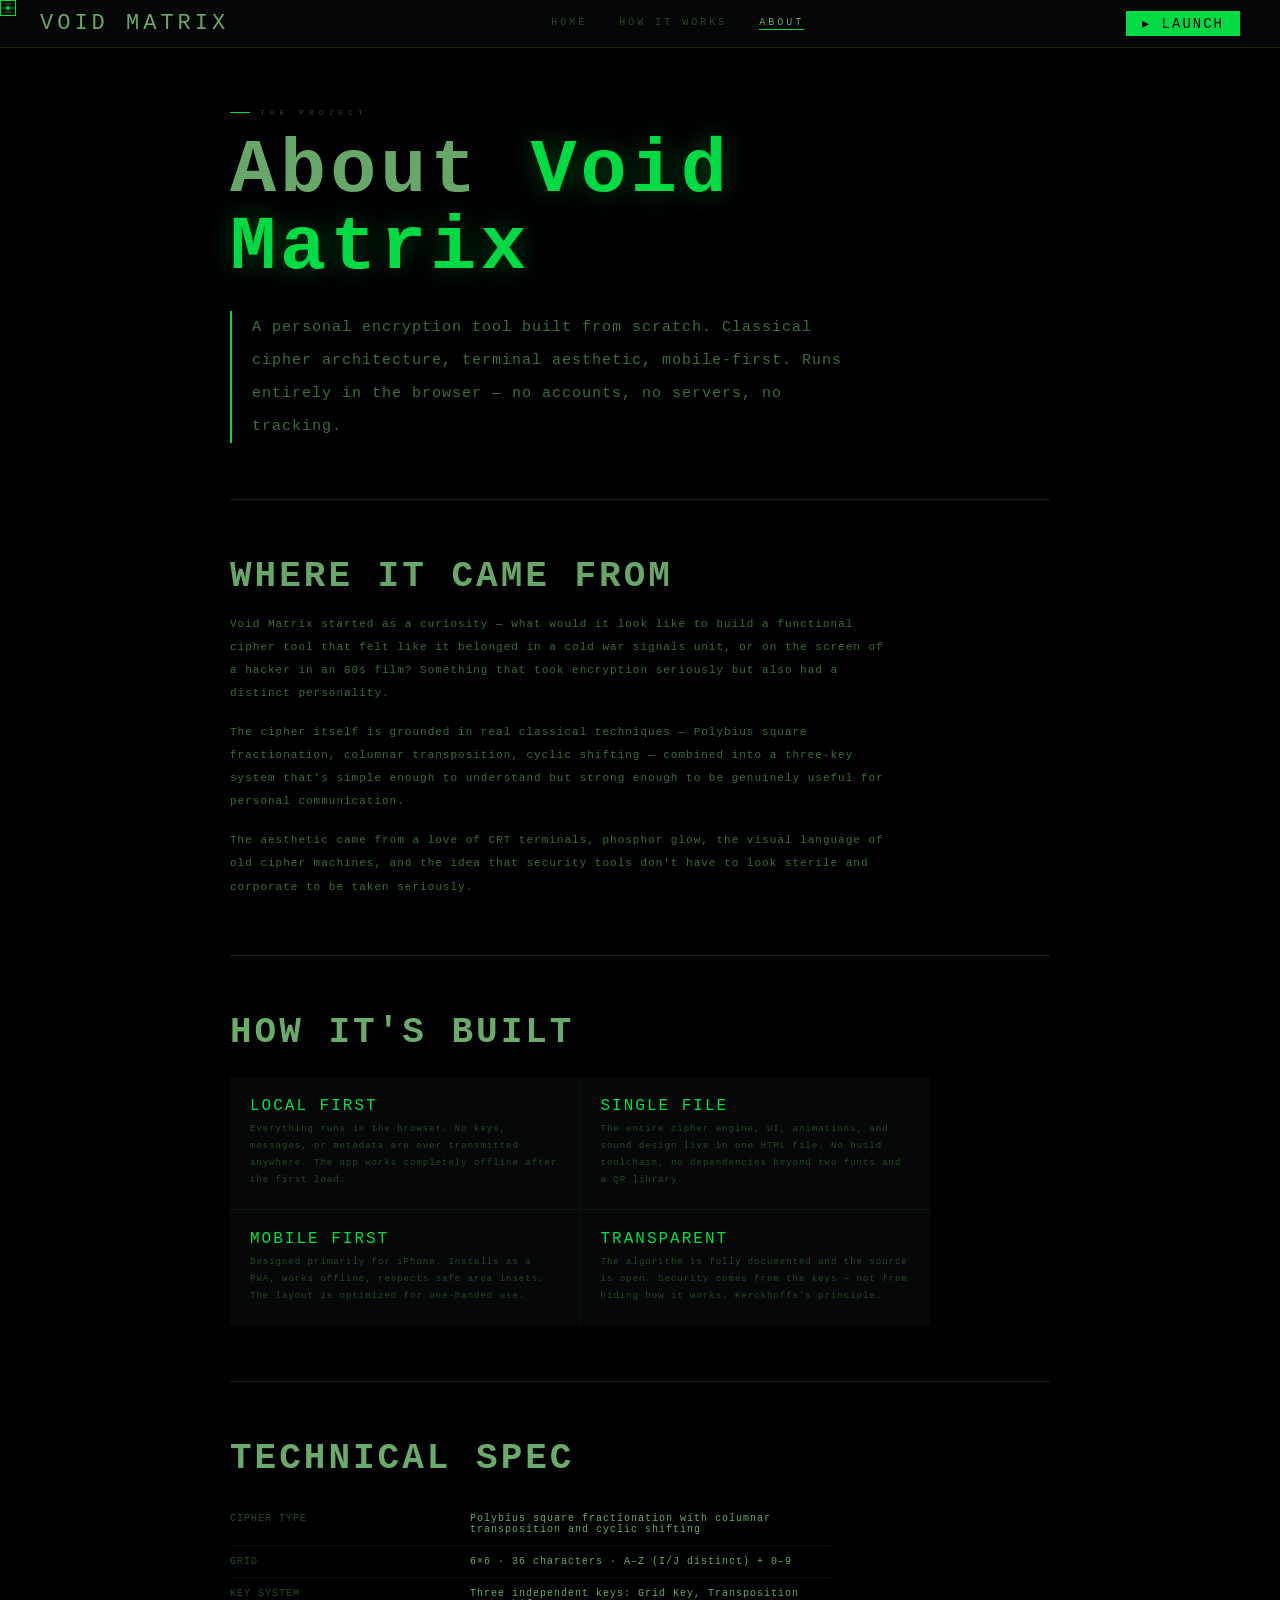
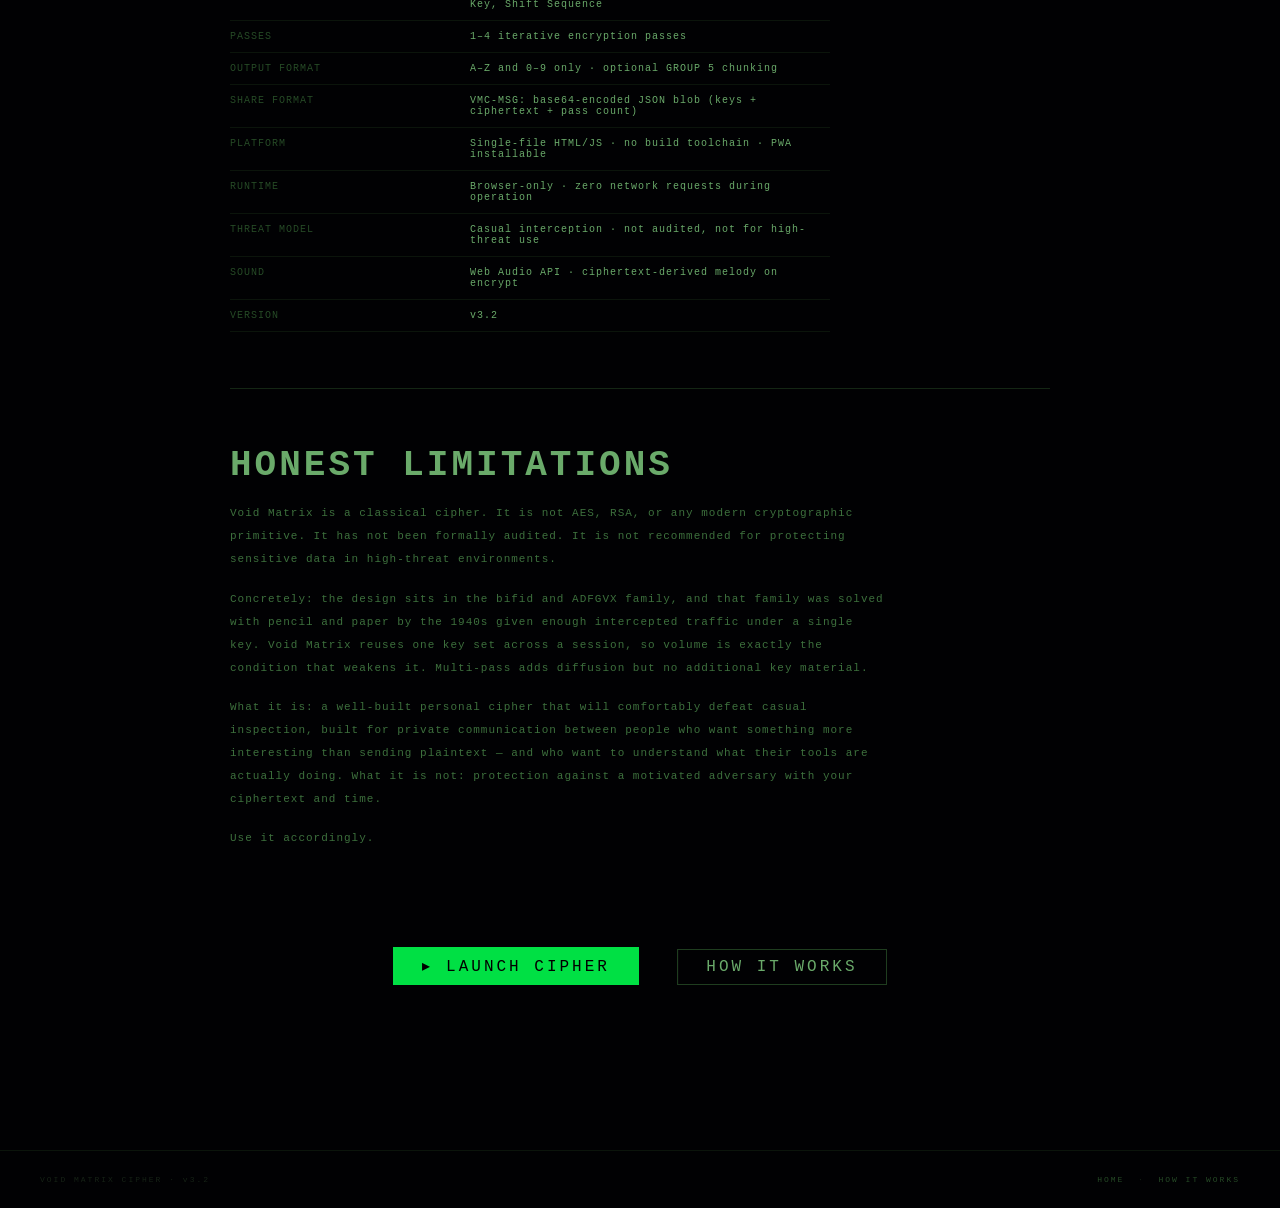
==== commit 47c747aa: "Harden crypto, enforce a real CSP, restore missing icons Addresses a review of the whole site. Group" ====
--- a/about.html
+++ b/about.html
@@ -6,6 +6,16 @@
 <title>About — Void Matrix</title>
 <meta name="description" content="About Void Matrix — a terminal cipher tool built for personal use.">
 <meta name="theme-color" content="#010103">
+<!-- Content-Security-Policy.
+     script-src is 'self' with no inline scripts and no third-party origins.
+     style-src needs 'unsafe-inline' for the page's inline style= attributes
+     and <style> blocks. frame-ancestors is intentionally absent: it is
+     ignored in a meta tag. If you serve this from a host you control, send
+     these as real headers and add frame-ancestors 'none' plus
+     X-Content-Type-Options: nosniff. -->
+<meta http-equiv="Content-Security-Policy" content="default-src 'none'; script-src 'self'; style-src 'self' 'unsafe-inline' https://fonts.googleapis.com; font-src https://fonts.gstatic.com; img-src 'self' data:; connect-src 'self'; manifest-src 'self'; worker-src 'self'; base-uri 'none'; form-action 'none'">
+<meta name="referrer" content="no-referrer">
+
 <meta property="og:site_name" content="Void Matrix">
 <meta property="og:title" content="About — Void Matrix">
 <meta property="og:description" content="A personal encryption tool. Classical cipher architecture, terminal aesthetic, no servers.">
@@ -21,6 +31,7 @@
 <link rel="preconnect" href="https://fonts.googleapis.com">
 <link rel="preconnect" href="https://fonts.gstatic.com" crossorigin>
 <link href="https://fonts.googleapis.com/css2?family=VT323&family=Share+Tech+Mono&display=swap" rel="stylesheet">
+<link rel="stylesheet" href="tokens.css">
 <link rel="stylesheet" href="style.css">
 <style>
 .about-lead{
@@ -172,6 +183,7 @@
   </div>
 </footer>
 
+<script src="version.js" defer></script>
 <script src="site.js" defer></script>
 </body>
 </html>
--- a/tokens.css
+++ b/tokens.css
@@ -0,0 +1,16 @@
+/* ═══════════════════════════════════════════════════════════════
+   Void Matrix — design tokens.
+
+   The palette used to be copy-pasted into both style.css and the
+   inline <style> in cipher.html, so the two could silently drift.
+   It now lives here only. applyHue() overwrites these same custom
+   properties at runtime, which is why there must be exactly one
+   declaration site.
+   ═══════════════════════════════════════════════════════════════ */
+:root{
+  --void:#010103;--panel:#050709;--win:#070a0d;
+  --bd0:#0b140b;--bd1:#142614;--bd2:#1f3d1f;
+  --t0:#162216;--t1:#264a26;--t2:#3d703d;--t3:#6aaa6a;--t4:#8acc8a;
+  --acc:#00e044;--accg:rgba(0,220,68,0.11);--accg2:rgba(0,220,68,0.22);
+  --dim-r:#b02200;--away:#cc8800;
+}
--- a/style.css
+++ b/style.css
@@ -32,13 +32,10 @@
 .cursor.hover{width:26px;height:26px;border-color:var(--t3);background:var(--accg);}
 .cursor.click{width:10px;height:10px;background:var(--accg2);}
 
-:root{
-  --void:#010103;--panel:#050709;--win:#070a0d;
-  --bd0:#0b140b;--bd1:#142614;--bd2:#1f3d1f;
-  --t0:#162216;--t1:#264a26;--t2:#3d703d;--t3:#6aaa6a;--t4:#8acc8a;
-  --acc:#00e044;--accg:rgba(0,220,68,0.11);--accg2:rgba(0,220,68,0.22);
-  --dim-r:#b02200;--away:#cc8800;
-}
+/* Design tokens are declared once in tokens.css, which every page links
+   ahead of this file. They used to be duplicated here and in the inline
+   <style> in cipher.html, so the two copies could drift apart silently
+   while applyHue() rewrote the same custom properties at runtime. */
 
 html,body{
   background:var(--void);color:var(--t3);
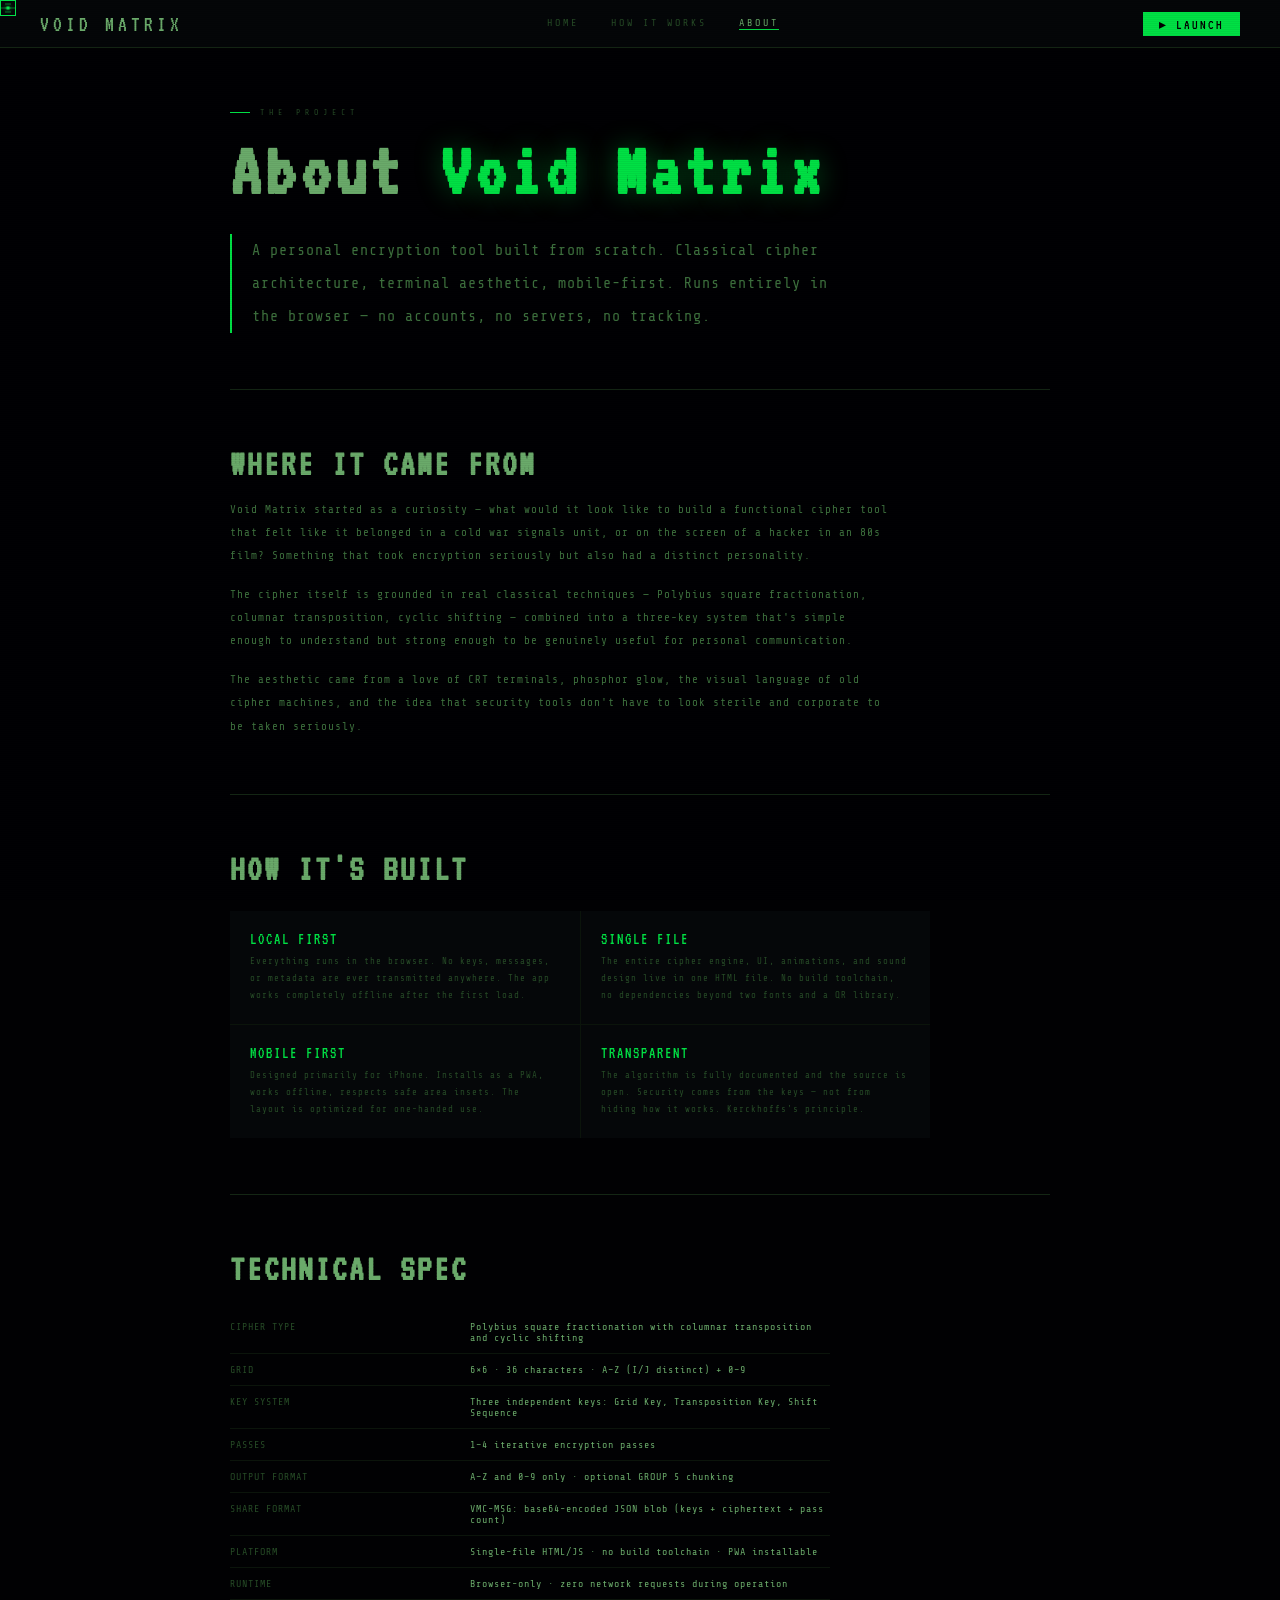
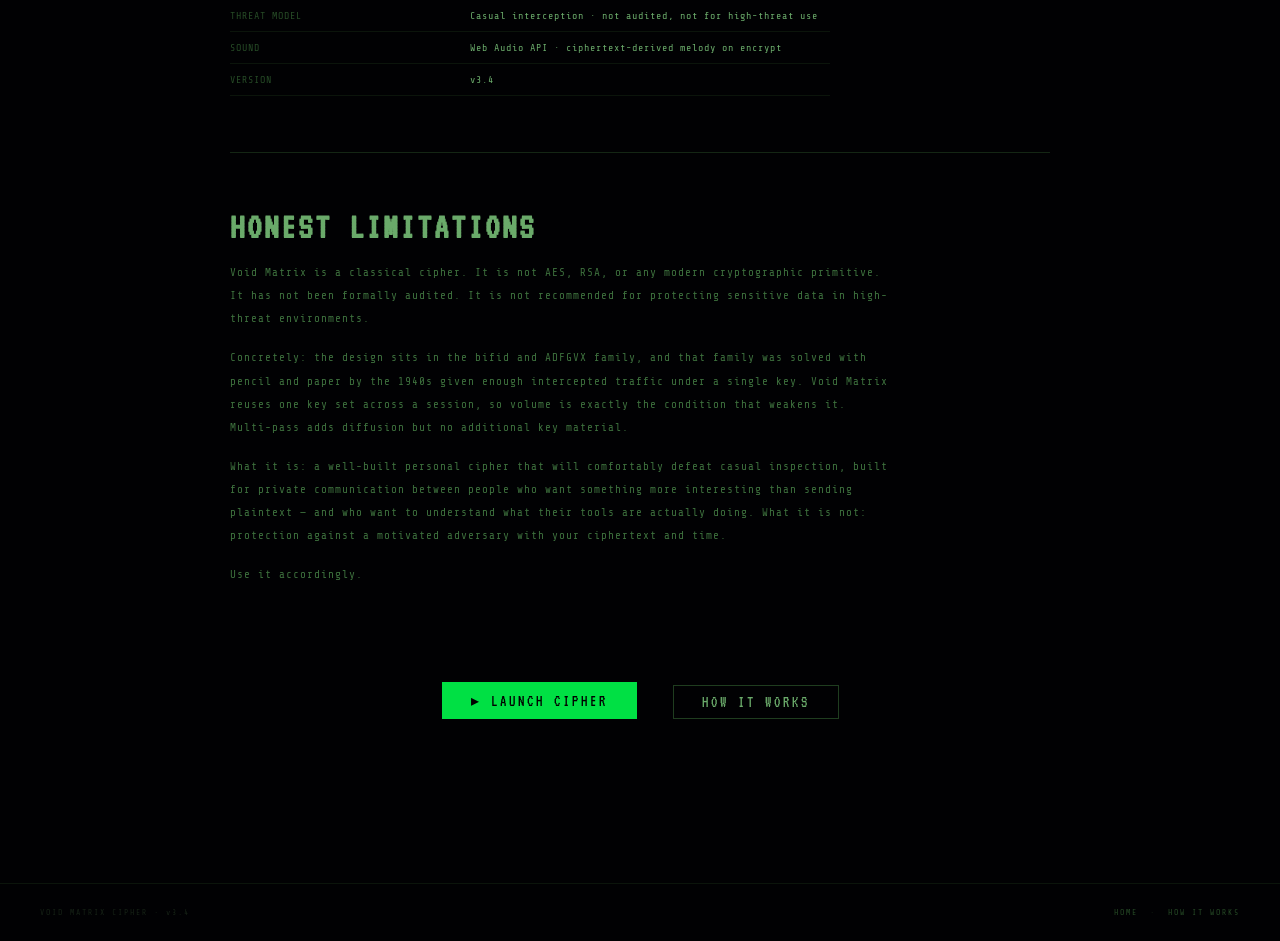
==== commit 10ca3945: "Self-host the web fonts; the app now makes no external requests Google Fonts was the last external o" ====
--- a/about.html
+++ b/about.html
@@ -7,13 +7,14 @@
 <meta name="description" content="About Void Matrix — a terminal cipher tool built for personal use.">
 <meta name="theme-color" content="#010103">
 <!-- Content-Security-Policy.
-     script-src is 'self' with no inline scripts and no third-party origins.
-     style-src needs 'unsafe-inline' for the page's inline style= attributes
-     and <style> blocks. frame-ancestors is intentionally absent: it is
+     Every directive resolves to 'self' or 'none': no inline script, no
+     third-party origins, and self-hosted fonts, so the page makes no
+     external requests at all. style-src still needs 'unsafe-inline' for the
+     page's inline style= attributes and <style> blocks. frame-ancestors is intentionally absent: it is
      ignored in a meta tag. If you serve this from a host you control, send
      these as real headers and add frame-ancestors 'none' plus
      X-Content-Type-Options: nosniff. -->
-<meta http-equiv="Content-Security-Policy" content="default-src 'none'; script-src 'self'; style-src 'self' 'unsafe-inline' https://fonts.googleapis.com; font-src https://fonts.gstatic.com; img-src 'self' data:; connect-src 'self'; manifest-src 'self'; worker-src 'self'; base-uri 'none'; form-action 'none'">
+<meta http-equiv="Content-Security-Policy" content="default-src 'none'; script-src 'self'; style-src 'self' 'unsafe-inline'; font-src 'self'; img-src 'self' data:; connect-src 'self'; manifest-src 'self'; worker-src 'self'; base-uri 'none'; form-action 'none'">
 <meta name="referrer" content="no-referrer">
 
 <meta property="og:site_name" content="Void Matrix">
@@ -28,9 +29,12 @@
 <link rel="manifest" href="manifest.json">
 <link rel="icon" href="icon-192.png" type="image/png">
 <link rel="apple-touch-icon" href="icon-512.png">
-<link rel="preconnect" href="https://fonts.googleapis.com">
-<link rel="preconnect" href="https://fonts.gstatic.com" crossorigin>
-<link href="https://fonts.googleapis.com/css2?family=VT323&family=Share+Tech+Mono&display=swap" rel="stylesheet">
+<!-- Fonts are self-hosted (see fonts.css and fonts/LICENSE.txt). Preloaded
+     because both families are used above the fold on every page; the
+     crossorigin attribute is required on font preloads even same-origin. -->
+<link rel="preload" href="fonts/vt323-latin-400-normal.woff2" as="font" type="font/woff2" crossorigin>
+<link rel="preload" href="fonts/share-tech-mono-latin-400-normal.woff2" as="font" type="font/woff2" crossorigin>
+<link rel="stylesheet" href="fonts.css">
 <link rel="stylesheet" href="tokens.css">
 <link rel="stylesheet" href="style.css">
 <style>
--- a/fonts.css
+++ b/fonts.css
@@ -0,0 +1,30 @@
+/* ═══════════════════════════════════════════════════════════════
+   Void Matrix — self-hosted web fonts.
+
+   These used to come from Google Fonts, which meant a request to a
+   third party on every page load of a tool that claims nothing leaves
+   your device. Serving them ourselves removes the app's last external
+   request and lets both style-src and font-src be 'self'.
+
+   latin subset, weight 400, woff2 only. Provenance, hashes and the
+   SIL Open Font License for both families are in fonts/LICENSE.txt.
+
+   font-display:swap is kept: the UI is legible in the fallback
+   monospace, so showing text immediately beats blocking on the font.
+   ═══════════════════════════════════════════════════════════════ */
+
+@font-face {
+  font-family: 'VT323';
+  font-style: normal;
+  font-weight: 400;
+  font-display: swap;
+  src: url('fonts/vt323-latin-400-normal.woff2') format('woff2');
+}
+
+@font-face {
+  font-family: 'Share Tech Mono';
+  font-style: normal;
+  font-weight: 400;
+  font-display: swap;
+  src: url('fonts/share-tech-mono-latin-400-normal.woff2') format('woff2');
+}
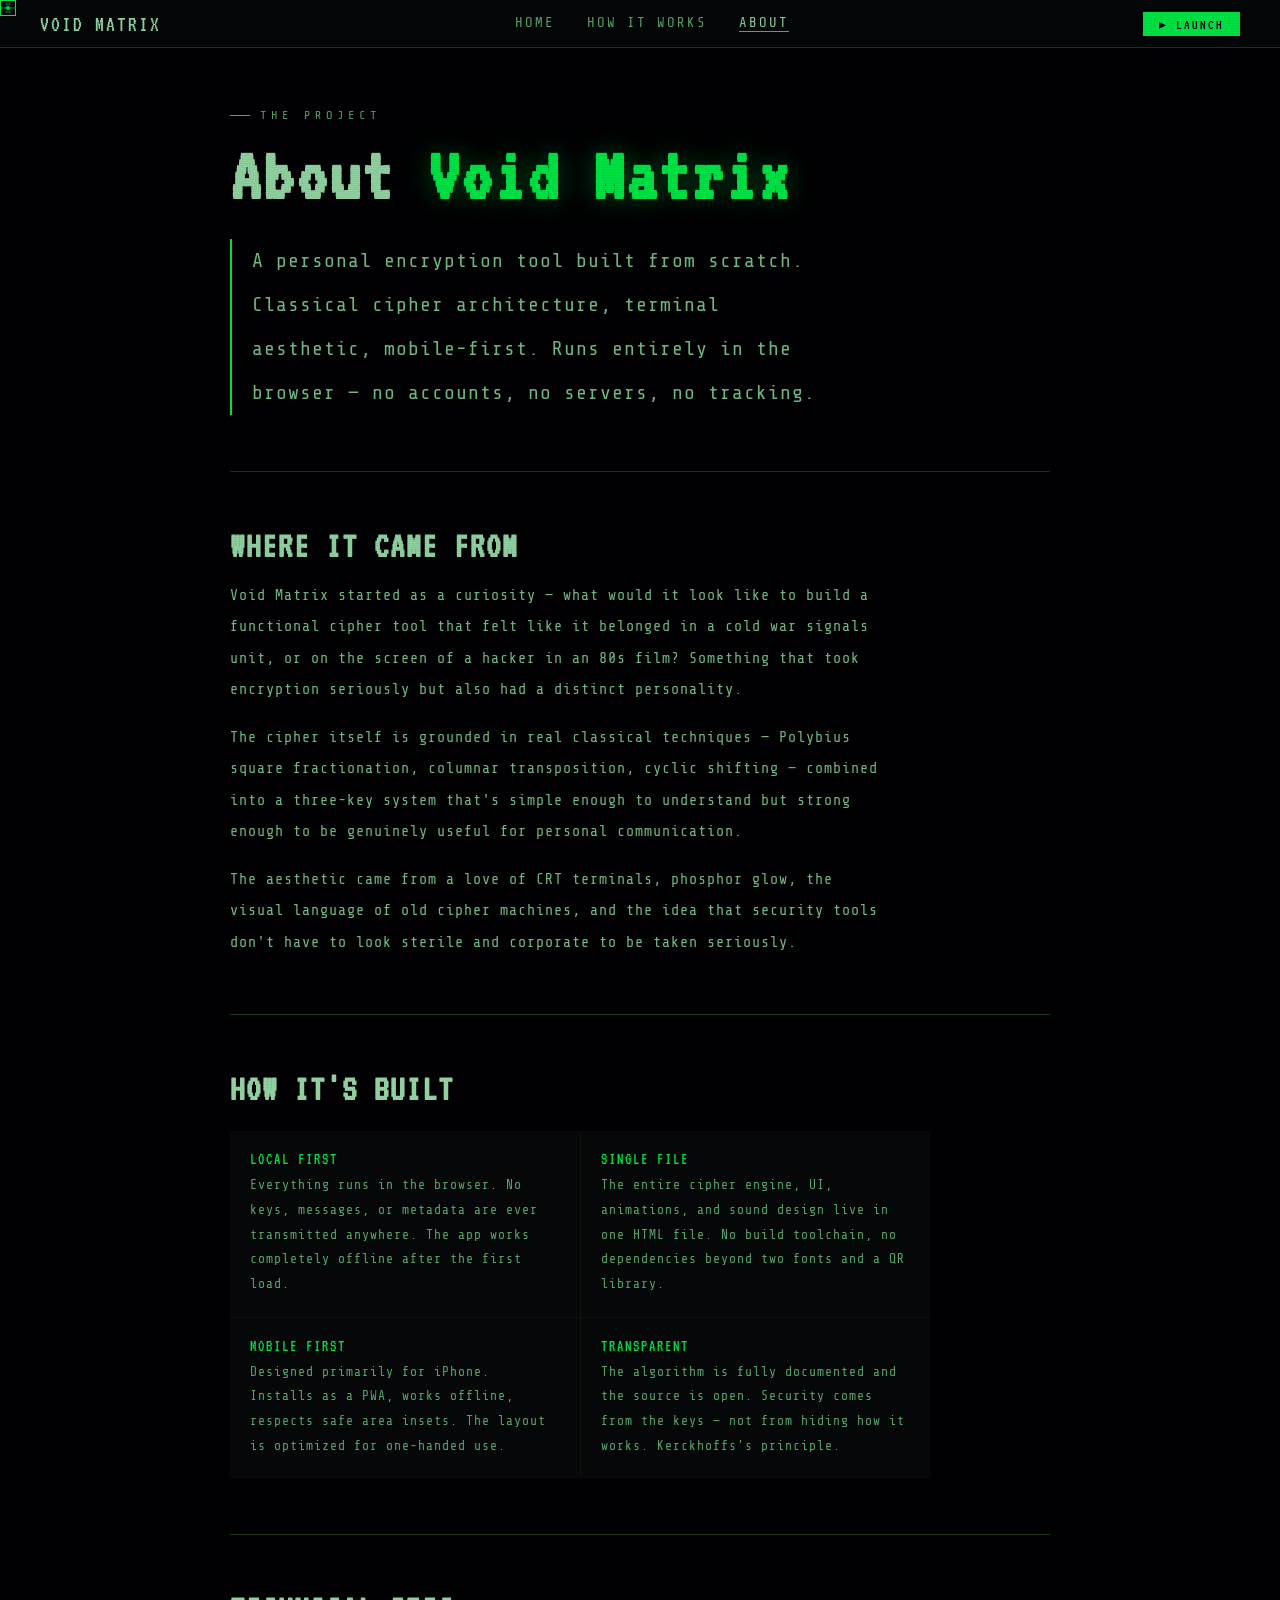
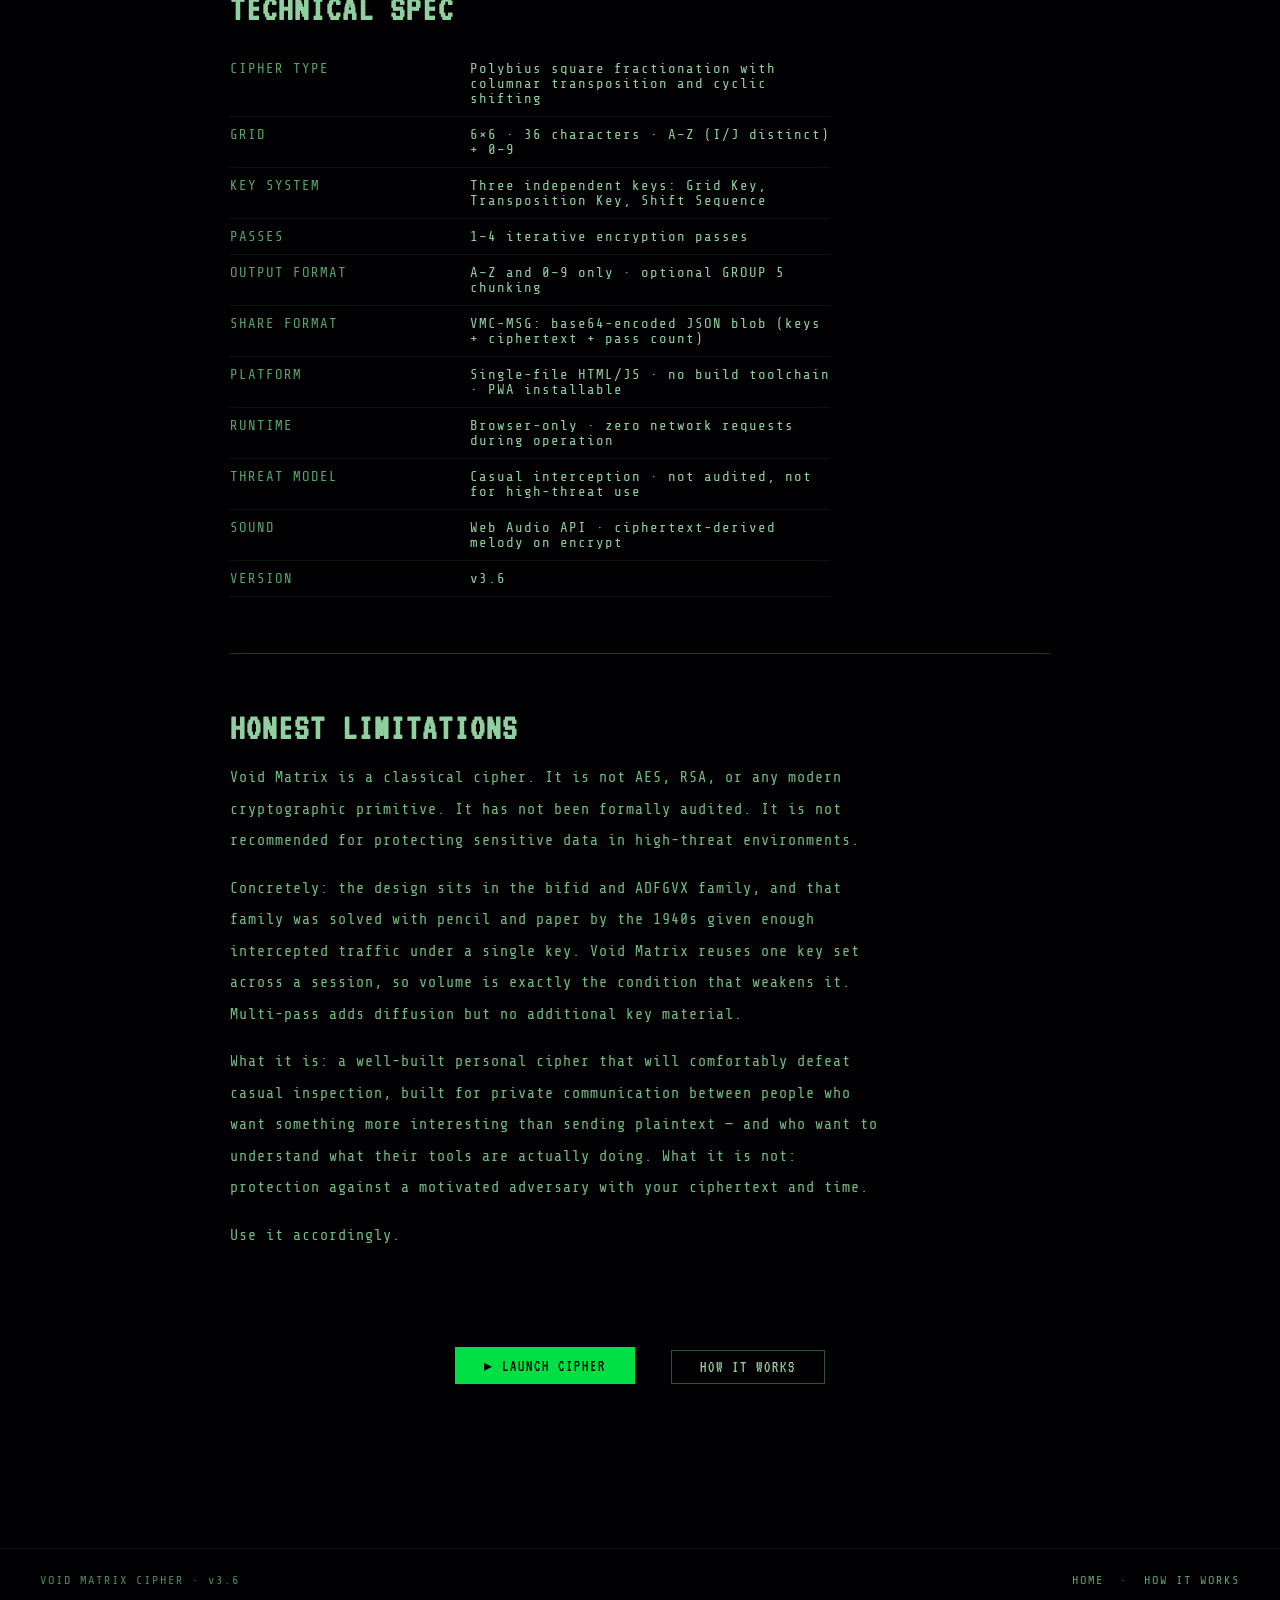
==== commit 75292d3c: "Rework type and colour for readability Everything outside the message boxes was hard to read. Measur" ====
--- a/about.html
+++ b/about.html
@@ -39,7 +39,7 @@
 <link rel="stylesheet" href="style.css">
 <style>
 .about-lead{
-  font-size:15px;color:var(--t2);letter-spacing:1px;line-height:2.2;
+  font-size:var(--fs-xl);color:var(--t2);letter-spacing:var(--ls-normal);line-height:2.2;
   max-width:620px;margin-bottom:48px;
   border-left:2px solid var(--acc);
   padding-left:20px;
@@ -47,10 +47,10 @@
 .about-section{margin-bottom:56px;}
 .about-section h2{
   font-family:'VT323',monospace;font-size:clamp(24px,3vw,36px);
-  letter-spacing:3px;color:var(--t3);margin-bottom:16px;
+  letter-spacing:var(--ls-wider);color:var(--t3);margin-bottom:16px;
 }
 .about-section p{
-  font-size:11px;color:var(--t2);letter-spacing:1px;
+  font-size:var(--fs-body);color:var(--t2);letter-spacing:var(--ls-normal);
   line-height:2.1;max-width:660px;margin-bottom:16px;
 }
 .about-section p:last-child{margin-bottom:0;}
@@ -58,7 +58,7 @@
 .spec-table{width:100%;max-width:600px;border-collapse:collapse;margin:24px 0;}
 .spec-table tr{border-bottom:1px solid var(--bd0);}
 .spec-table td{
-  padding:10px 0;font-size:10px;letter-spacing:1px;
+  padding:10px 0;font-size:var(--fs-head);letter-spacing:var(--ls-normal);
   font-family:'Share Tech Mono',monospace;
   vertical-align:top;
 }
@@ -76,10 +76,10 @@
   background:var(--panel);padding:20px;
 }
 .principle-title{
-  font-family:'VT323',monospace;font-size:16px;letter-spacing:2px;
+  font-family:'VT323',monospace;font-size:16px;letter-spacing:var(--ls-wider);
   color:var(--acc);margin-bottom:6px;
 }
-.principle-body{font-size:9px;color:var(--t1);letter-spacing:1px;line-height:1.9;}
+.principle-body{font-size:var(--fs-label);color:var(--t1);letter-spacing:var(--ls-normal);line-height:1.9;}
 </style>
 </head>
 <body>
--- a/tokens.css
+++ b/tokens.css
@@ -1,16 +1,60 @@
 /* ═══════════════════════════════════════════════════════════════
    Void Matrix — design tokens.
 
-   The palette used to be copy-pasted into both style.css and the
-   inline <style> in cipher.html, so the two could silently drift.
-   It now lives here only. applyHue() overwrites these same custom
-   properties at runtime, which is why there must be exactly one
-   declaration site.
+   Declared once here; every page links this ahead of its own
+   stylesheet. applyHue() rewrites the same custom properties at
+   runtime, which is why there must be exactly one declaration site.
    ═══════════════════════════════════════════════════════════════ */
+
 :root{
+  /* ── Surfaces ──────────────────────────────────────────────── */
   --void:#010103;--panel:#050709;--win:#070a0d;
-  --bd0:#0b140b;--bd1:#142614;--bd2:#1f3d1f;
-  --t0:#162216;--t1:#264a26;--t2:#3d703d;--t3:#6aaa6a;--t4:#8acc8a;
+
+  /* ── Borders and rules. Chrome only, never text. ───────────── */
+  --bd0:#0b140b;--bd1:#1c351c;--bd2:#2d552d;
+
+  /* ── Text ramp, t0 dimmest to t4 brightest.
+     Every step is a measured WCAG contrast ratio against --win
+     #070a0d, the darkest surface any of them sits on, so all five
+     pass AA (4.5:1) as body text and t2 up pass AAA (7:1):
+
+       t0  #4e865c   4.6:1  placeholders, the dimmest readable text
+       t1  #58a36b   6.5:1  field labels, captions, counters
+       t2  #72b984   8.5:1  secondary values, body copy
+       t3  #90cfa0  11.0:1  primary text, section headings
+       t4  #abe2b9  13.5:1  brightest text, key values
+
+     The previous ramp bottomed out at 1.2:1 for t0 and 2.0:1 for
+     t1 -- effectively invisible -- and those two carried nearly
+     every label in the interface. ─────────────────────────────── */
+  --t0:#4e865c;--t1:#58a36b;--t2:#72b984;--t3:#90cfa0;--t4:#abe2b9;
+
+  /* ── Accent and status. Also checked as body text. ─────────── */
   --acc:#00e044;--accg:rgba(0,220,68,0.11);--accg2:rgba(0,220,68,0.22);
-  --dim-r:#b02200;--away:#cc8800;
+  --away:#c68708;   /*  6.5:1  warnings  */
+  --dim-r:#f4482e;  /*  5.5:1  errors    */
+
+  /* ── Type scale ────────────────────────────────────────────────
+     The interface used to run on 7px and 8px text -- 53 separate
+     declarations of it -- which is below the point most people can
+     read comfortably regardless of contrast. Nothing is under 11px
+     now. Tune the whole interface from here; the steps are
+     referenced by name throughout rather than as literals.
+
+     Both layout modes scroll (the page on narrow windows, each
+     column on wide ones), so larger type costs nothing but space
+     that is already scrollable. ──────────────────────────────── */
+  --fs-micro:11px;    /* counters, hints, the status bar        */
+  --fs-caption:12px;  /* captions, panel previews, fine print   */
+  --fs-label:13px;    /* field labels, panel headers            */
+  --fs-head:14px;     /* section headings, small buttons        */
+  --fs-body:15px;     /* buttons, default body text             */
+  --fs-value:16px;    /* inputs, matrix cells, key values       */
+  --fs-lg:18px;       /* ciphertext output, title bar           */
+  --fs-xl:20px;       /* the ENCRYPT button                     */
+  --fs-display:24px;  /* page-level display text                */
+
+  /* ── Tracking. Wide tracking on small text hurts word shape,
+     so nothing exceeds 2px any more. ────────────────────────── */
+  --ls-tight:0.5px;--ls-normal:1px;--ls-wide:1.5px;--ls-wider:2px;
 }
--- a/style.css
+++ b/style.css
@@ -54,7 +54,7 @@
 .skip-link{
   position:absolute;left:-9999px;top:0;z-index:200;
   background:var(--acc);color:#000;padding:8px 16px;
-  font-family:'VT323',monospace;font-size:14px;letter-spacing:2px;
+  font-family:'VT323',monospace;font-size:14px;letter-spacing:var(--ls-wider);
 }
 .skip-link:focus{left:0;}
 body::after{
@@ -73,14 +73,14 @@
   backdrop-filter:blur(12px);
 }
 .nav-brand{
-  font-family:'VT323',monospace;font-size:22px;letter-spacing:4px;
+  font-family:'VT323',monospace;font-size:22px;letter-spacing:var(--ls-wider);
   color:var(--t3);text-decoration:none;transition:color .15s;
 }
 .nav-brand:hover{color:var(--acc);}
 .nav-links{display:flex;gap:32px;align-items:center;}
 .nav-link{
-  font-family:'Share Tech Mono',monospace;font-size:10px;
-  letter-spacing:3px;color:var(--t1);text-decoration:none;
+  font-family:'Share Tech Mono',monospace;font-size:var(--fs-head);
+  letter-spacing:var(--ls-wider);color:var(--t1);text-decoration:none;
   text-transform:uppercase;transition:color .15s;
   position:relative;padding-bottom:2px;
 }
@@ -93,14 +93,14 @@
 .nav-link:hover::after,.nav-link.active::after{transform:scaleX(1);}
 .nav-link.active{color:var(--t3);}
 .nav-launch{
-  font-family:'VT323',monospace;font-size:14px;letter-spacing:2px;
+  font-family:'VT323',monospace;font-size:14px;letter-spacing:var(--ls-wider);
   color:#000;background:var(--acc);border:none;
   padding:4px 16px;text-decoration:none;transition:all .15s;
 }
 .nav-launch:hover{background:var(--t4);box-shadow:0 0 16px var(--accg);}
 .nav-menu-btn{
   display:none;background:none;border:1px solid var(--bd1);
-  color:var(--t2);font-family:'VT323',monospace;font-size:16px;padding:2px 8px;
+  color:var(--t2);font-family:'VT323',monospace;font-size:var(--fs-value);padding:2px 8px;
 }
 @media(max-width:600px){
   .nav{
@@ -108,7 +108,7 @@
     padding-top:env(safe-area-inset-top);
     gap:8px;
   }
-  .nav-brand{font-size:19px;letter-spacing:3px;}
+  .nav-brand{font-size:19px;letter-spacing:var(--ls-wider);}
   .nav-links{
     display:none;position:absolute;
     top:calc(48px + env(safe-area-inset-top));left:0;right:0;
@@ -116,13 +116,13 @@
     flex-direction:column;gap:0;padding:8px 0;
   }
   .nav-links.open{display:flex;}
-  .nav-link{padding:14px 20px;width:100%;font-size:11px;}
+  .nav-link{padding:14px 20px;width:100%;font-size:var(--fs-body);}
   /* LAUNCH stays visible — it is the primary action on a mobile-first tool.
      It now sits outside .nav-links in the markup so collapsing the dropdown
      no longer takes the primary CTA with it. */
   .nav-launch{
     display:inline-flex;align-items:center;
-    font-size:13px;padding:4px 12px;letter-spacing:1px;
+    font-size:var(--fs-lg);padding:4px 12px;letter-spacing:var(--ls-normal);
     margin-left:auto;order:2;
   }
   .nav-menu-btn{order:3;display:block;min-height:32px;min-width:40px;}
@@ -143,7 +143,7 @@
 
 /* ── TYPOGRAPHY ──────────────────────────────── */
 .page-eyebrow{
-  font-size:8px;letter-spacing:5px;color:var(--t1);
+  font-size:var(--fs-caption);letter-spacing:5px;color:var(--t1);
   margin-bottom:16px;text-transform:uppercase;
   display:flex;align-items:center;gap:10px;
 }
@@ -151,19 +151,19 @@
 
 .page-title{
   font-family:'VT323',monospace;font-size:clamp(44px,6vw,84px);
-  letter-spacing:4px;color:var(--t3);line-height:1.0;margin-bottom:24px;
+  letter-spacing:var(--ls-wider);color:var(--t3);line-height:1.0;margin-bottom:24px;
 }
 .page-title span{color:var(--acc);text-shadow:0 0 28px rgba(0,224,68,0.35);}
 
 .page-lead{
-  font-size:12px;color:var(--t2);letter-spacing:1px;
+  font-size:var(--fs-value);color:var(--t2);letter-spacing:var(--ls-normal);
   line-height:2.2;max-width:580px;margin-bottom:48px;
   border-left:1px solid var(--bd2);padding-left:16px;
 }
 
 .pull-quote{
   font-family:'VT323',monospace;font-size:clamp(22px,2.5vw,30px);
-  letter-spacing:3px;color:var(--t2);line-height:1.5;
+  letter-spacing:var(--ls-wider);color:var(--t2);line-height:1.5;
   border-left:2px solid var(--acc);padding-left:20px;
   margin:40px 0;max-width:620px;
 }
@@ -173,7 +173,7 @@
 .hi-dim{color:var(--t3);}
 
 /* Body text */
-.body-text{font-size:11px;color:var(--t2);letter-spacing:1px;line-height:2.2;max-width:660px;}
+.body-text{font-size:var(--fs-body);color:var(--t2);letter-spacing:var(--ls-normal);line-height:2.2;max-width:660px;}
 .body-text p{margin-bottom:18px;}
 .body-text p:last-child{margin-bottom:0;}
 
@@ -184,7 +184,7 @@
 }
 .divider::before{
   content:attr(data-label);position:absolute;top:-8px;left:0;
-  font-size:7px;letter-spacing:3px;color:var(--t1);
+  font-size:var(--fs-micro);letter-spacing:var(--ls-wider);color:var(--t1);
   background:var(--void);padding-right:10px;
 }
 
@@ -193,12 +193,12 @@
   border-left:2px solid var(--acc);padding:14px 18px;
   background:var(--accg);margin:28px 0;
 }
-.accent-block p{font-size:11px;color:var(--t3);letter-spacing:1px;line-height:2.1;}
+.accent-block p{font-size:var(--fs-body);color:var(--t3);letter-spacing:var(--ls-normal);line-height:2.1;}
 
 /* ── BUTTONS ─────────────────────────────────── */
 .btn{
   display:inline-block;font-family:'VT323',monospace;
-  font-size:16px;letter-spacing:3px;
+  font-size:var(--fs-value);letter-spacing:var(--ls-wider);
   padding:8px 28px;text-decoration:none;
   transition:all .15s;border:1px solid;
   position:relative;overflow:hidden;
@@ -220,17 +220,17 @@
   padding:24px;transition:border-color .2s,box-shadow .2s;
 }
 .card:hover{border-color:var(--bd2);box-shadow:0 0 20px var(--accg);}
-.card-label{font-size:7px;letter-spacing:3px;color:var(--t1);margin-bottom:8px;}
-.card-title{font-family:'VT323',monospace;font-size:22px;letter-spacing:2px;color:var(--t3);margin-bottom:8px;}
-.card-body{font-size:10px;color:var(--t1);letter-spacing:1px;line-height:2;}
+.card-label{font-size:var(--fs-micro);letter-spacing:var(--ls-wider);color:var(--t1);margin-bottom:8px;}
+.card-title{font-family:'VT323',monospace;font-size:22px;letter-spacing:var(--ls-wider);color:var(--t3);margin-bottom:8px;}
+.card-body{font-size:var(--fs-head);color:var(--t1);letter-spacing:var(--ls-normal);line-height:2;}
 
 /* ── FOOTER ──────────────────────────────────── */
 .footer{
   border-top:1px solid var(--bd0);padding:24px 40px;
   display:flex;align-items:center;justify-content:space-between;margin-top:80px;
 }
-.footer-l{font-size:8px;letter-spacing:2px;color:var(--t0);}
-.footer-r{font-size:8px;letter-spacing:2px;color:var(--t0);}
+.footer-l{font-size:var(--fs-caption);letter-spacing:var(--ls-wider);color:var(--t0);}
+.footer-r{font-size:var(--fs-caption);letter-spacing:var(--ls-wider);color:var(--t0);}
 .footer-r a{color:var(--t1);text-decoration:none;transition:color .12s;}
 .footer-r a:hover{color:var(--t3);}
 @media(max-width:600px){
@@ -275,17 +275,17 @@
    is past the point of legibility on a phone. These bumps are mobile-only
    so the desktop composition is untouched. */
 @media (max-width:600px){
-  .page-lead{font-size:13px;line-height:2.0;}
+  .page-lead{font-size:var(--fs-lg);line-height:2.0;}
   .body-text{font-size:12.5px;line-height:2.0;}
   .about-section p{font-size:12.5px;line-height:2.0;}
   .card-body{font-size:11.5px;line-height:1.9;}
-  .card-label{font-size:9px;letter-spacing:2px;}
-  .page-eyebrow{font-size:9px;letter-spacing:4px;}
-  .footer-l,.footer-r{font-size:9.5px;}
+  .card-label{font-size:var(--fs-label);letter-spacing:var(--ls-wider);}
+  .page-eyebrow{font-size:var(--fs-label);letter-spacing:var(--ls-wider);}
+  .footer-l,.footer-r{font-size:var(--fs-micro);}
   .divider::before{font-size:8.5px;}
   .accent-block p{font-size:12.5px;line-height:2.0;}
-  .spec-table td{font-size:11px;}
-  .principle-body{font-size:11px;line-height:1.85;}
+  .spec-table td{font-size:var(--fs-body);}
+  .principle-body{font-size:var(--fs-body);line-height:1.85;}
 }
 
 /* Tap targets: anything interactive clears the 44px minimum on touch */
